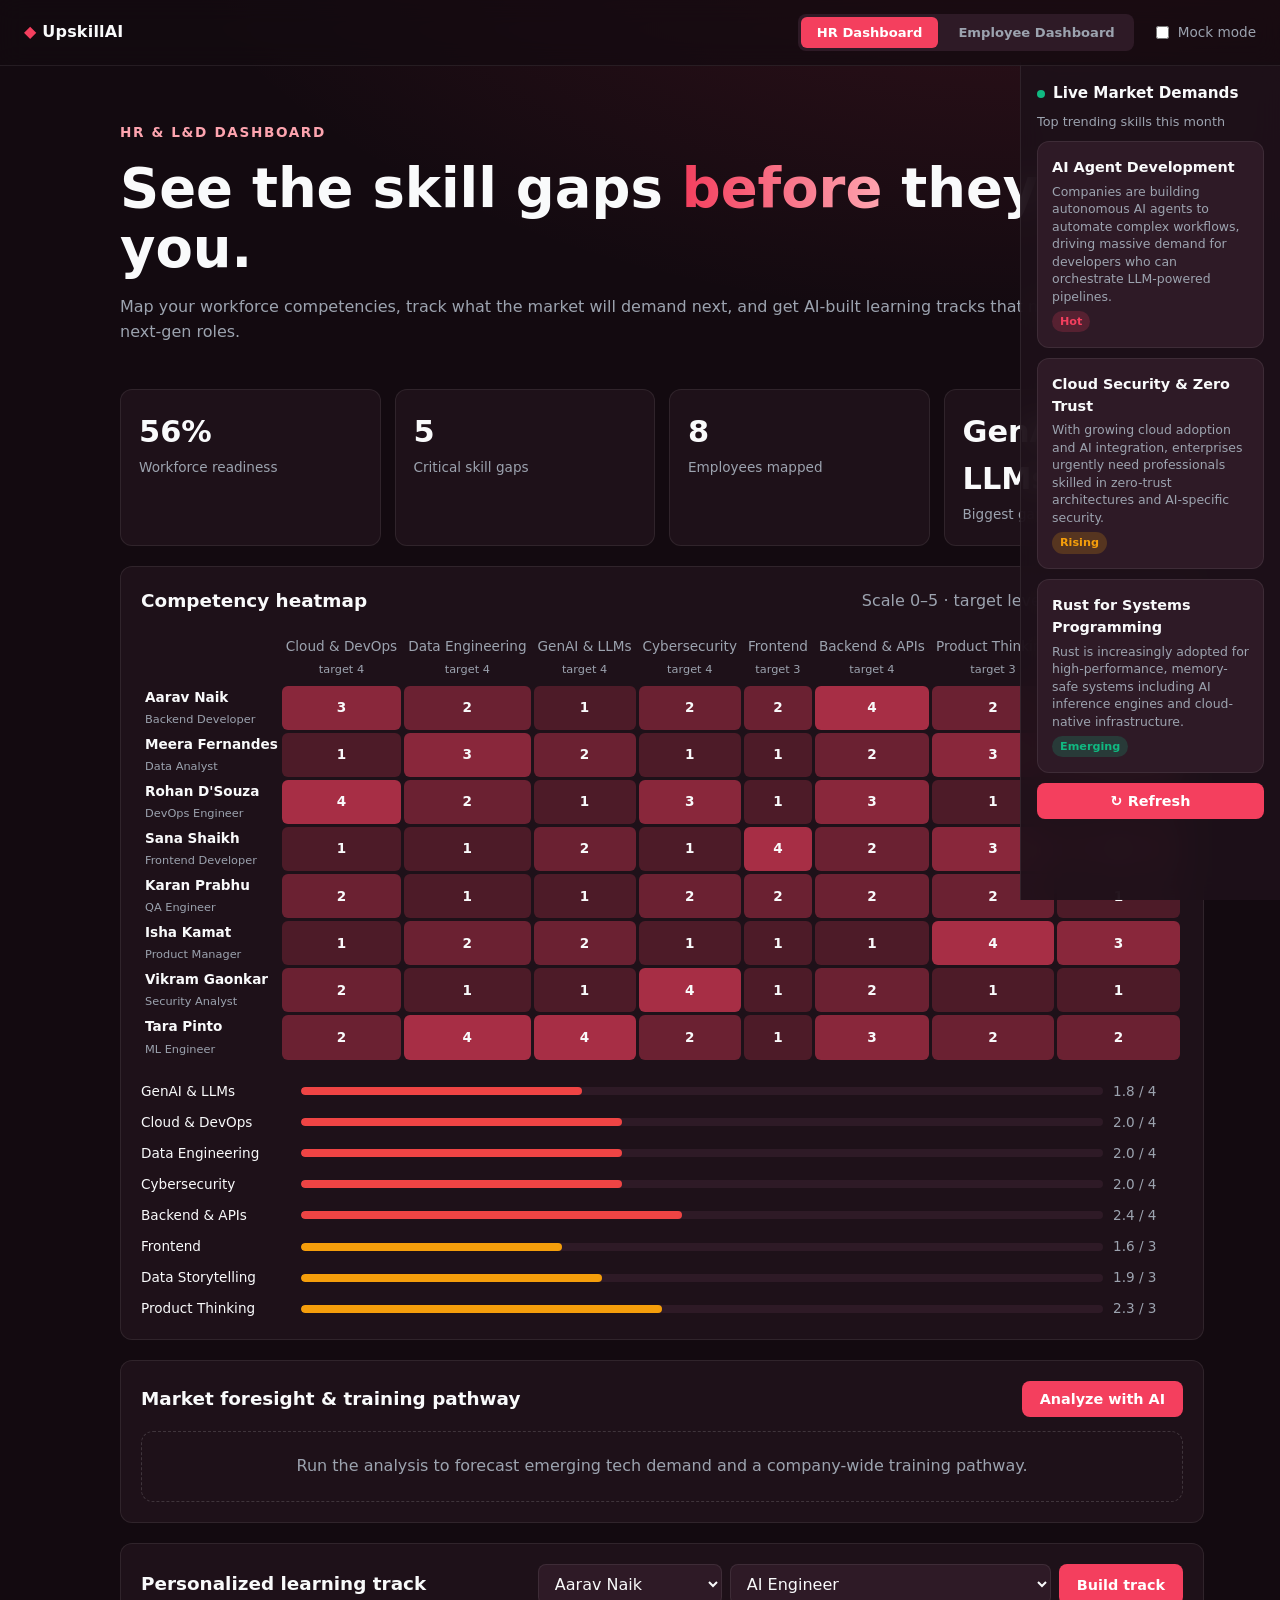
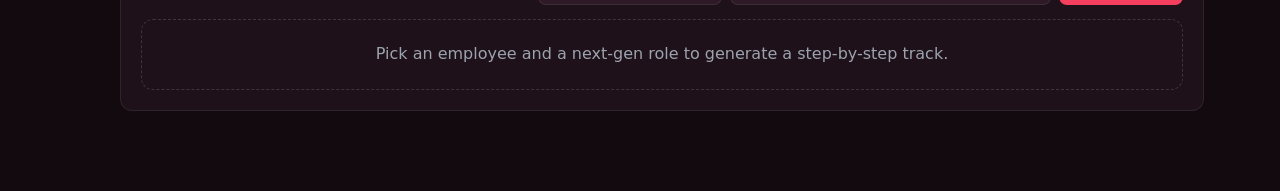
==== upskill/index.html @ 5bf0b54f "Initial commit: Base UI and AI setup~" ====
<!DOCTYPE html>
<html lang="en">
<head>
  <meta charset="UTF-8">
  <meta name="viewport" content="width=device-width, initial-scale=1">
  <title>UpskillAI · Enterprise skill-gap intelligence</title>
  <link rel="stylesheet" href="css/styles.css">
</head>
<body>
  <header class="nav">
    <div class="brand"><span class="logo">◆</span> UpskillAI</div>
    <div class="nav-right">
      <div class="tabs" role="tablist">
        <button class="tab active" data-tab="hr" role="tab" aria-selected="true">HR Dashboard</button>
        <button class="tab" data-tab="emp" role="tab" aria-selected="false">Employee Dashboard</button>
      </div>
      <label class="mock"><input type="checkbox" id="mockToggle"> Mock mode</label>
    </div>
  </header>

  <!-- ========= SIDEBAR: Live Market Demands ========= -->
  <aside class="sidebar" id="sidebar">
    <h3><span class="pulse-dot"></span> Live Market Demands</h3>
    <p class="muted" style="font-size:.8rem;margin:0 0 10px">Top trending skills this month</p>
    <div id="marketTrends" class="trends-list">
      <div class="trend-skeleton"><div class="skel-line"></div><div class="skel-line short"></div></div>
      <div class="trend-skeleton"><div class="skel-line"></div><div class="skel-line short"></div></div>
      <div class="trend-skeleton"><div class="skel-line"></div><div class="skel-line short"></div></div>
    </div>
    <button class="btn btn-sm" id="refreshTrends" style="margin-top:10px;width:100%">↻ Refresh</button>
  </aside>

  <!-- ========= HR DASHBOARD ========= -->
  <main id="hrDash" class="dash active">
    <section class="hero">
      <p class="eyebrow">HR &amp; L&amp;D Dashboard</p>
      <h1>See the skill gaps <em>before</em> they cost you.</h1>
      <p class="muted">Map your workforce competencies, track what the market will demand next, and get AI-built learning tracks that move people into next-gen roles.</p>
    </section>

    <section class="stats" id="stats" aria-label="Key metrics"></section>

    <section class="card">
      <div class="card-head"><h2>Competency heatmap</h2><span class="muted">Scale 0–5 · target level shown in header</span></div>
      <div class="scroll"><table id="heatmap"></table></div>
      <div id="gapBars" class="bars"></div>
    </section>

    <section class="card">
      <div class="card-head">
        <h2>Market foresight &amp; training pathway</h2>
        <button class="btn" id="analyzeBtn">Analyze with AI</button>
      </div>
      <div id="insights" class="empty">Run the analysis to forecast emerging tech demand and a company-wide training pathway.</div>
    </section>

    <section class="card">
      <div class="card-head">
        <h2>Personalized learning track</h2>
        <div class="row">
          <label class="sr" for="empSelect">Employee</label>
          <select id="empSelect"></select>
          <select id="roleSelect" aria-label="Target role"></select>
          <button class="btn" id="trackBtn">Build track</button>
        </div>
      </div>
      <div id="track" class="empty">Pick an employee and a next-gen role to generate a step-by-step track.</div>
    </section>
  </main>

  <!-- ========= EMPLOYEE DASHBOARD ========= -->
  <main id="empDash" class="dash">
    <section class="hero">
      <p class="eyebrow">Employee Dashboard</p>
      <h1>Your <em>upskill</em> journey starts here.</h1>
      <p class="muted">Log in, see your current skill profile, and let AI chart your personalized 4-week roadmap to the role you want.</p>
    </section>

    <!-- Employee login card -->
    <section class="card" id="empLoginCard">
      <div class="card-head"><h2>Select your profile</h2></div>
      <div class="emp-login-form">
        <label for="empLoginSelect">I am:</label>
        <select id="empLoginSelect" class="login-select"></select>
        <button class="btn" id="empLoginBtn">Log In</button>
      </div>
    </section>

    <!-- After login: employee view -->
    <section class="card" id="empProfile" style="display:none">
      <div class="card-head">
        <h2>My Skill Profile</h2>
        <button class="btn btn-ghost" id="empLogoutBtn">Switch User</button>
      </div>
      <div class="emp-profile-content">
        <div class="emp-info">
          <div class="avatar" id="empAvatar">A</div>
          <div>
            <h3 id="empName">—</h3>
            <span class="muted" id="empRole">—</span>
          </div>
        </div>
        <div id="empSkillBars" class="emp-skill-bars"></div>
      </div>
    </section>

    <section class="card" id="empRoadmapCard" style="display:none">
      <div class="card-head">
        <h2>Generate My Upskill Path</h2>
        <div class="row">
          <select id="empRoadmapRole" aria-label="Target role"></select>
          <button class="btn" id="empRoadmapBtn">🚀 Generate My Upskill Path</button>
        </div>
      </div>
      <div id="empRoadmap" class="empty">Select a target role and click the button above to get your personalized 4-week AI roadmap.</div>
    </section>
  </main>

  <div id="toasts" aria-live="polite"></div>

  <script src="config.js"></script>
  <script type="module" src="js/main.js"></script>
</body>
</html>
---- upskill/css/styles.css ----
/* Palette: "Rose Quartz Dark" (picked randomly by pick_palette.py, seed 276395191). All colors live here. */
:root{
  --bg:#130A10; --surface:#1E1119; --elevated:#2E1A26;
  --brand:#F43F5E; --brand-hover:#E11D48; --accent2:#FDA4AF;
  --success:#10B981; --warning:#F59E0B; --danger:#EF4444;
  --text:#F9FAFB; --muted:#9CA3AF;
  --border:1px solid rgba(255,255,255,.08);
  --r-card:12px; --r-btn:8px; --t:all .2s ease;
  --font:'Inter',system-ui,sans-serif;
  --sidebar-w:260px;
}
*{box-sizing:border-box}
body{margin:0;background:radial-gradient(900px 500px at 80% -10%,rgba(244,63,94,.16),transparent),var(--bg);color:var(--text);font-family:var(--font);line-height:1.55}

/* Layout with sidebar */
main.dash{max-width:1080px;margin:0 auto;padding:0 20px 80px;padding-right:calc(var(--sidebar-w) + 40px);display:none;gap:20px}
main.dash.active{display:grid}

/* ========= NAVBAR ========= */
.nav{position:sticky;top:0;z-index:5;display:flex;justify-content:space-between;align-items:center;padding:14px 24px;background:rgba(19,10,16,.7);backdrop-filter:blur(12px);border-bottom:var(--border)}
.brand{font-weight:700;letter-spacing:.2px}.logo{color:var(--brand)}
.nav-right{display:flex;align-items:center;gap:18px}
.mock{font-size:.85rem;color:var(--muted);display:flex;gap:6px;align-items:center;cursor:pointer}

/* ========= TABS ========= */
.tabs{display:flex;gap:4px;background:var(--elevated);border-radius:var(--r-btn);padding:3px}
.tab{background:none;border:0;color:var(--muted);font:600 .82rem var(--font);padding:8px 16px;border-radius:6px;cursor:pointer;transition:var(--t);white-space:nowrap}
.tab.active{background:var(--brand);color:#fff}
.tab:hover:not(.active){color:var(--text);background:rgba(255,255,255,.06)}

/* ========= SIDEBAR ========= */
.sidebar{position:fixed;top:62px;right:0;width:var(--sidebar-w);height:calc(100vh - 62px);padding:20px 16px;background:rgba(30,17,25,.92);backdrop-filter:blur(14px);border-left:var(--border);overflow-y:auto;z-index:4}
.sidebar h3{font-size:.95rem;margin:0 0 6px;display:flex;align-items:center;gap:8px}
.pulse-dot{width:8px;height:8px;border-radius:50%;background:var(--success);animation:pulse-glow 2s ease-in-out infinite}
@keyframes pulse-glow{0%,100%{box-shadow:0 0 4px var(--success)}50%{box-shadow:0 0 12px var(--success),0 0 20px rgba(16,185,129,.4)}}

.trends-list{display:grid;gap:10px}
.trend-card{background:var(--elevated);border:var(--border);border-radius:var(--r-card);padding:14px;animation:rise .5s ease both}
.trend-card h4{margin:0 0 4px;font-size:.9rem;color:var(--text)}
.trend-card p{margin:0;font-size:.78rem;color:var(--muted);line-height:1.4}
.trend-card .trend-demand{display:inline-block;font-size:.7rem;font-weight:600;padding:2px 8px;border-radius:99px;margin-top:6px}
.trend-card .trend-demand.hot{background:rgba(244,63,94,.2);color:var(--brand)}
.trend-card .trend-demand.rising{background:rgba(245,158,11,.2);color:var(--warning)}
.trend-card .trend-demand.emerging{background:rgba(16,185,129,.2);color:var(--success)}

/* skeleton loading */
.trend-skeleton{background:var(--elevated);border-radius:var(--r-card);padding:14px}
.skel-line{height:12px;border-radius:4px;background:linear-gradient(90deg,rgba(255,255,255,.05) 25%,rgba(255,255,255,.1) 50%,rgba(255,255,255,.05) 75%);background-size:200% 100%;animation:shimmer 1.5s infinite;margin-bottom:8px}
.skel-line.short{width:60%}
@keyframes shimmer{0%{background-position:200% 0}100%{background-position:-200% 0}}

.btn-sm{font-size:.78rem;padding:6px 12px}

/* ========= HERO ========= */
.hero{padding:56px 0 8px}
.eyebrow{color:var(--accent2);font-weight:600;font-size:.85rem;text-transform:uppercase;letter-spacing:.12em;margin:0}
h1{font-size:clamp(2rem,5vw,3.4rem);line-height:1.1;margin:.3em 0}
h1 em{font-style:normal;background:linear-gradient(90deg,var(--brand),var(--accent2));-webkit-background-clip:text;background-clip:text;color:transparent}
h2{font-size:1.15rem;margin:0}h3{margin:.2em 0;font-size:1rem}
.muted{color:var(--muted)}

/* ========= STATS ========= */
.stats{display:grid;grid-template-columns:repeat(auto-fit,minmax(200px,1fr));gap:14px}
.stat{background:var(--surface);border:var(--border);border-radius:var(--r-card);padding:18px}
.stat b{display:block;font-size:1.9rem}.stat span{color:var(--muted);font-size:.85rem}

/* ========= CARDS ========= */
.card{background:var(--surface);border:var(--border);border-radius:var(--r-card);padding:20px;backdrop-filter:blur(12px)}
.card-head{display:flex;flex-wrap:wrap;gap:12px;justify-content:space-between;align-items:center;margin-bottom:14px}
.row{display:flex;flex-wrap:wrap;gap:8px}
.btn{background:var(--brand);color:#fff;border:0;border-radius:var(--r-btn);padding:10px 18px;font:600 .9rem var(--font);cursor:pointer;transition:var(--t)}
.btn:hover{background:var(--brand-hover)}.btn:disabled{opacity:.6;cursor:wait}
.btn-ghost{background:transparent;border:var(--border);color:var(--muted)}.btn-ghost:hover{background:rgba(255,255,255,.06);color:var(--text)}
select{background:var(--elevated);color:var(--text);border:var(--border);border-radius:var(--r-btn);padding:9px 12px;font:inherit}
:focus-visible{outline:2px solid var(--accent2);outline-offset:2px}
.sr{position:absolute;left:-9999px}
.scroll{overflow-x:auto}

/* ========= HEATMAP ========= */
table{border-collapse:separate;border-spacing:3px;width:100%;font-size:.85rem}
th{color:var(--muted);font-weight:500;text-align:center;padding:4px;white-space:nowrap}
th:first-child,td:first-child{text-align:left;white-space:nowrap}
td.cell{text-align:center;border-radius:6px;padding:8px 4px;font-weight:600;min-width:52px}

/* ========= GAP BARS ========= */
.bars{display:grid;gap:10px;margin-top:18px}
.bar{display:grid;grid-template-columns:150px 1fr 70px;gap:10px;align-items:center;font-size:.85rem}
.track{height:8px;background:var(--elevated);border-radius:99px;overflow:hidden}
.fill{height:100%;border-radius:99px;transition:width .8s ease}

/* ========= GRID TILES ========= */
.grid{display:grid;grid-template-columns:repeat(auto-fit,minmax(260px,1fr));gap:12px;margin-top:12px}
.tile{background:var(--elevated);border:var(--border);border-radius:var(--r-card);padding:14px;animation:rise .5s ease both}
.tag{display:inline-block;font-size:.72rem;font-weight:600;padding:2px 8px;border-radius:99px;background:rgba(244,63,94,.18);color:var(--accent2)}
.tag.ok{background:rgba(16,185,129,.18);color:var(--success)}.tag.warn{background:rgba(245,158,11,.18);color:var(--warning)}
ol.steps{padding-left:18px;margin:8px 0 0}.steps li{margin:4px 0;color:var(--muted)}
.empty{color:var(--muted);border:1px dashed rgba(255,255,255,.15);border-radius:var(--r-card);padding:22px;text-align:center}

/* ========= SPINNER & TOASTS ========= */
.spin{display:inline-block;width:14px;height:14px;border:2px solid rgba(255,255,255,.4);border-top-color:#fff;border-radius:50%;animation:sp .7s linear infinite;vertical-align:-2px;margin-right:8px}
#toasts{position:fixed;right:16px;bottom:16px;display:grid;gap:8px;z-index:20}
.toast{background:var(--elevated);border:var(--border);border-left:4px solid var(--success);border-radius:var(--r-btn);padding:12px 16px;max-width:340px;animation:rise .3s ease}
.toast.err{border-left-color:var(--danger)}

/* ========= EMPLOYEE DASHBOARD ========= */
.emp-login-form{display:flex;flex-wrap:wrap;align-items:center;gap:12px;padding:8px 0}
.emp-login-form label{font-weight:600;font-size:.95rem}
.login-select{min-width:240px;font-size:.95rem}
.emp-profile-content{display:grid;gap:16px}
.emp-info{display:flex;align-items:center;gap:16px;padding:4px 0}
.avatar{width:56px;height:56px;border-radius:50%;background:linear-gradient(135deg,var(--brand),var(--accent2));display:flex;align-items:center;justify-content:center;font-size:1.4rem;font-weight:700;flex-shrink:0}
.emp-skill-bars{display:grid;gap:8px}
.emp-skill-bar{display:grid;grid-template-columns:140px 1fr 40px;gap:10px;align-items:center;font-size:.85rem}
.emp-skill-bar .track{height:10px;background:var(--elevated);border-radius:99px;overflow:hidden}
.emp-skill-bar .fill{height:100%;border-radius:99px;transition:width .8s ease}

/* ========= ROADMAP WEEK CARDS ========= */
.roadmap-grid{display:grid;grid-template-columns:repeat(auto-fit,minmax(240px,1fr));gap:14px;margin-top:12px}
.week-card{background:var(--elevated);border:var(--border);border-radius:var(--r-card);padding:18px;position:relative;overflow:hidden;animation:rise .5s ease both}
.week-card::before{content:'';position:absolute;top:0;left:0;width:4px;height:100%;background:var(--brand);border-radius:4px 0 0 4px}
.week-card .week-num{font-size:.7rem;font-weight:700;text-transform:uppercase;letter-spacing:.12em;color:var(--brand);margin-bottom:6px}
.week-card h4{margin:0 0 6px;font-size:1rem;color:var(--text)}
.week-card .action-item{color:var(--muted);font-size:.85rem;line-height:1.5;margin:0}
.week-card:nth-child(1){animation-delay:.05s}.week-card:nth-child(2){animation-delay:.15s}.week-card:nth-child(3){animation-delay:.25s}.week-card:nth-child(4){animation-delay:.35s}

/* ========= ANIMATIONS ========= */
@keyframes rise{from{opacity:0;transform:translateY(10px)}to{opacity:1;transform:none}}
@keyframes sp{to{transform:rotate(360deg)}}

/* ========= RESPONSIVE ========= */
@media(max-width:900px){
  .sidebar{position:relative;top:auto;right:auto;width:100%;height:auto;border-left:none;border-bottom:var(--border)}
  main.dash{padding-right:20px}
}
@media(max-width:600px){
  .bar{grid-template-columns:100px 1fr 54px}
  .emp-skill-bar{grid-template-columns:100px 1fr 34px}
  .tabs{flex-wrap:nowrap;overflow-x:auto}
  .nav{flex-wrap:wrap;gap:10px}
  .nav-right{width:100%;justify-content:space-between}
}
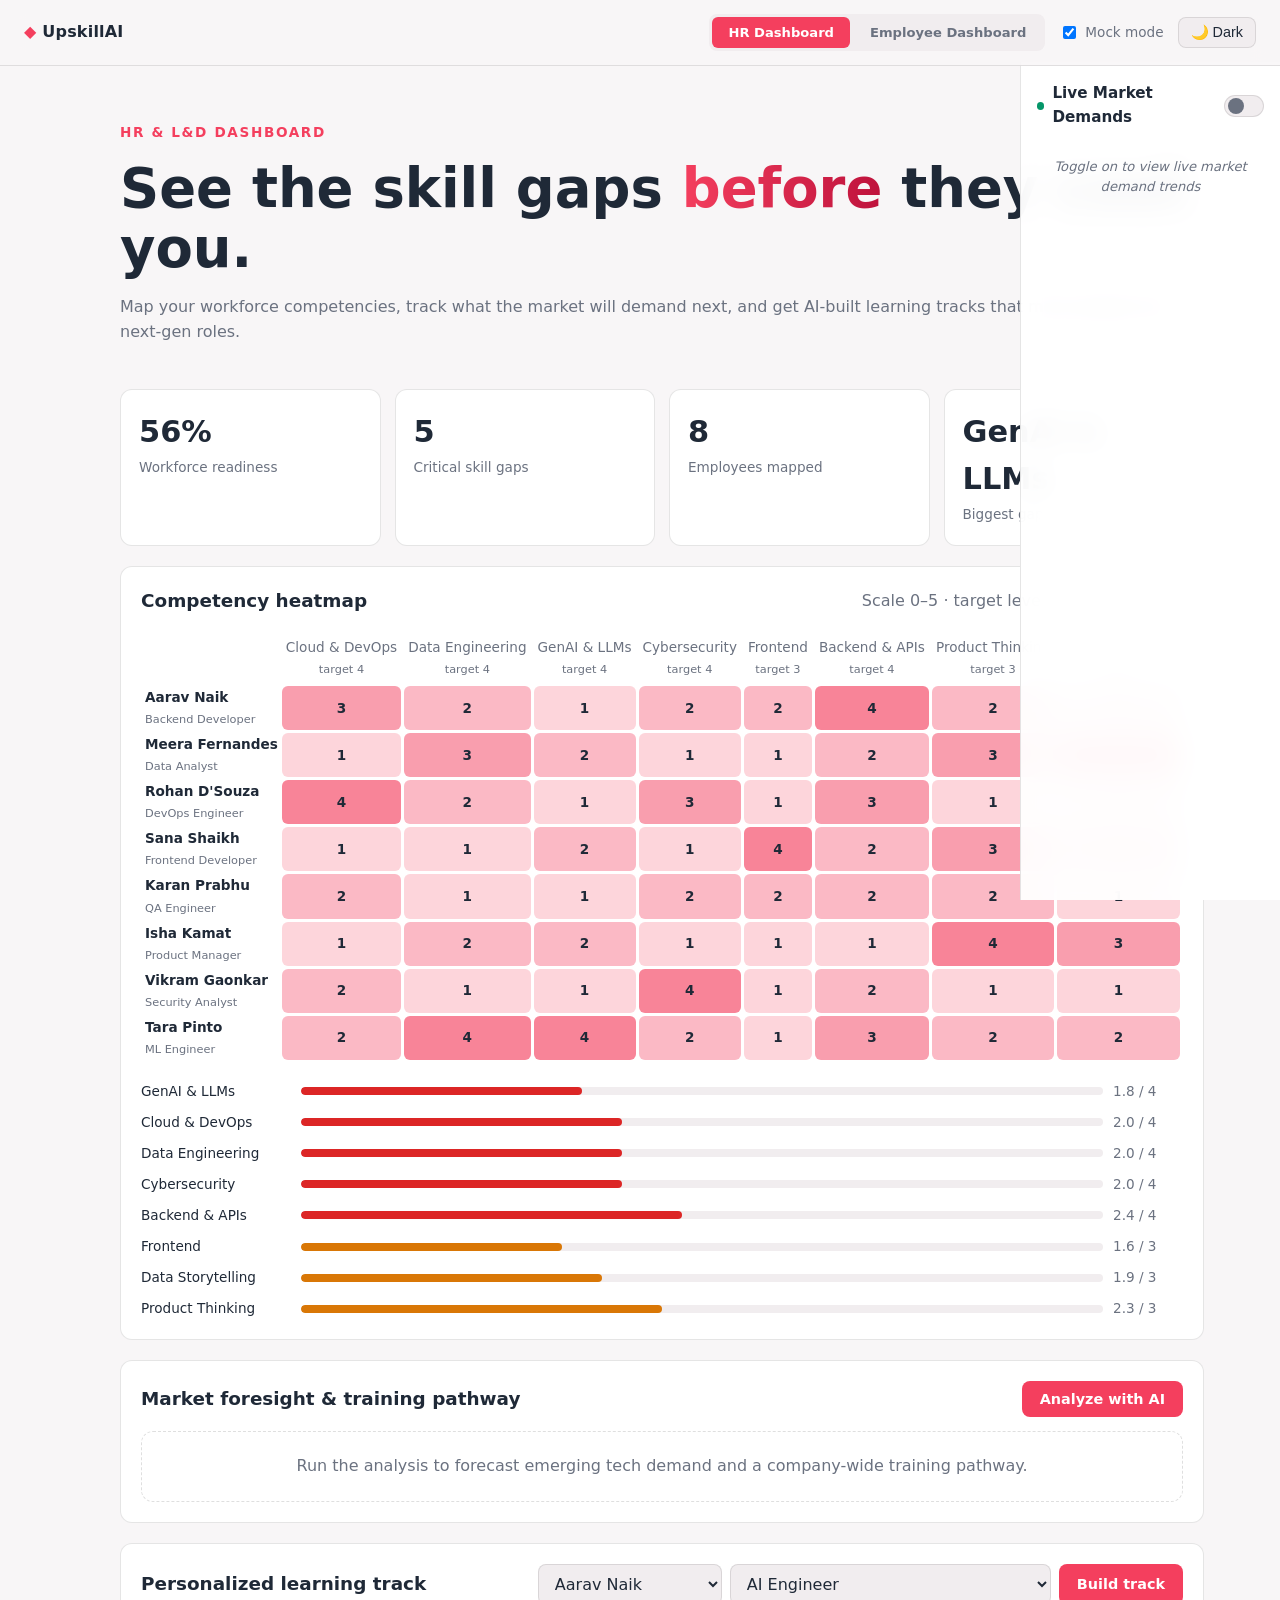
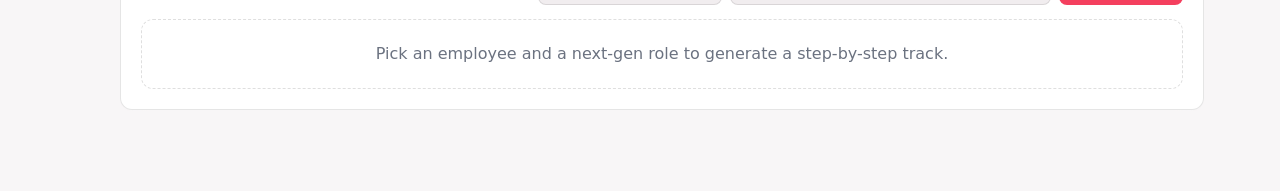
==== commit 05e921d0: "Modes Toggle" ====
--- a/upskill/index.html
+++ b/upskill/index.html
@@ -14,20 +14,30 @@
         <button class="tab active" data-tab="hr" role="tab" aria-selected="true">HR Dashboard</button>
         <button class="tab" data-tab="emp" role="tab" aria-selected="false">Employee Dashboard</button>
       </div>
-      <label class="mock"><input type="checkbox" id="mockToggle"> Mock mode</label>
+      <label class="nav-toggle"><input type="checkbox" id="mockToggle" checked> Mock mode</label>
+      <button class="theme-btn" id="themeToggle" title="Toggle dark mode">🌙 Dark</button>
     </div>
   </header>
 
   <!-- ========= SIDEBAR: Live Market Demands ========= -->
   <aside class="sidebar" id="sidebar">
-    <h3><span class="pulse-dot"></span> Live Market Demands</h3>
-    <p class="muted" style="font-size:.8rem;margin:0 0 10px">Top trending skills this month</p>
-    <div id="marketTrends" class="trends-list">
-      <div class="trend-skeleton"><div class="skel-line"></div><div class="skel-line short"></div></div>
-      <div class="trend-skeleton"><div class="skel-line"></div><div class="skel-line short"></div></div>
-      <div class="trend-skeleton"><div class="skel-line"></div><div class="skel-line short"></div></div>
+    <div class="sidebar-toggle-row">
+      <h3><span class="pulse-dot"></span> Live Market Demands</h3>
+      <label class="toggle-switch" title="Toggle market trends">
+        <input type="checkbox" id="trendsToggle">
+        <span class="toggle-slider"></span>
+      </label>
     </div>
-    <button class="btn btn-sm" id="refreshTrends" style="margin-top:10px;width:100%">↻ Refresh</button>
+    <div class="sidebar-content" id="sidebarContent" style="display:none">
+      <p class="muted" style="font-size:.8rem;margin:0 0 10px">Top trending skills this month</p>
+      <div id="marketTrends" class="trends-list">
+        <div class="trend-skeleton"><div class="skel-line"></div><div class="skel-line short"></div></div>
+        <div class="trend-skeleton"><div class="skel-line"></div><div class="skel-line short"></div></div>
+        <div class="trend-skeleton"><div class="skel-line"></div><div class="skel-line short"></div></div>
+      </div>
+      <button class="btn btn-sm" id="refreshTrends" style="margin-top:10px;width:100%">↻ Refresh</button>
+    </div>
+    <div class="sidebar-off-msg" id="sidebarOff">Toggle on to view live market demand trends</div>
   </aside>
 
   <!-- ========= HR DASHBOARD ========= -->
--- a/upskill/css/styles.css
+++ b/upskill/css/styles.css
@@ -1,36 +1,96 @@
-/* Palette: "Rose Quartz Dark" (picked randomly by pick_palette.py, seed 276395191). All colors live here. */
+/* UpskillAI — Light mode (default) + Dark mode toggle. All colors as CSS vars. */
+
+/* ========= LIGHT MODE (DEFAULT) ========= */
 :root{
+  --bg:#F8F6F7; --surface:#FFFFFF; --elevated:#F1EDEF;
+  --brand:#F43F5E; --brand-hover:#E11D48; --accent2:#BE123C;
+  --success:#059669; --warning:#D97706; --danger:#DC2626;
+  --text:#1F2937; --muted:#6B7280;
+  --border:1px solid rgba(0,0,0,.1);
+  --glass-bg:rgba(255,255,255,.85);
+  --nav-bg:rgba(248,246,247,.85);
+  --sidebar-bg:rgba(255,255,255,.95);
+  --heat-color:244,63,94;
+  --tag-brand-bg:rgba(244,63,94,.1);
+  --tag-ok-bg:rgba(5,150,105,.1);
+  --tag-warn-bg:rgba(217,119,6,.1);
+  --trend-hot-bg:rgba(244,63,94,.1);
+  --trend-rising-bg:rgba(217,119,6,.1);
+  --trend-emerging-bg:rgba(5,150,105,.1);
+  --spin-border:rgba(0,0,0,.2);
+  --spin-top:#1F2937;
+  --skel-from:rgba(0,0,0,.04);
+  --skel-mid:rgba(0,0,0,.08);
+  --r-card:12px; --r-btn:8px; --t:all .2s ease;
+  --font:'Inter',system-ui,sans-serif;
+  --sidebar-w:260px;
+}
+
+/* ========= DARK MODE ========= */
+body.dark{
   --bg:#130A10; --surface:#1E1119; --elevated:#2E1A26;
   --brand:#F43F5E; --brand-hover:#E11D48; --accent2:#FDA4AF;
   --success:#10B981; --warning:#F59E0B; --danger:#EF4444;
   --text:#F9FAFB; --muted:#9CA3AF;
   --border:1px solid rgba(255,255,255,.08);
-  --r-card:12px; --r-btn:8px; --t:all .2s ease;
-  --font:'Inter',system-ui,sans-serif;
-  --sidebar-w:260px;
-}
+  --glass-bg:rgba(19,10,16,.7);
+  --nav-bg:rgba(19,10,16,.7);
+  --sidebar-bg:rgba(30,17,25,.92);
+  --heat-color:244,63,94;
+  --tag-brand-bg:rgba(244,63,94,.18);
+  --tag-ok-bg:rgba(16,185,129,.18);
+  --tag-warn-bg:rgba(245,158,11,.18);
+  --trend-hot-bg:rgba(244,63,94,.2);
+  --trend-rising-bg:rgba(245,158,11,.2);
+  --trend-emerging-bg:rgba(16,185,129,.2);
+  --spin-border:rgba(255,255,255,.4);
+  --spin-top:#fff;
+  --skel-from:rgba(255,255,255,.05);
+  --skel-mid:rgba(255,255,255,.1);
+}
+
 *{box-sizing:border-box}
-body{margin:0;background:radial-gradient(900px 500px at 80% -10%,rgba(244,63,94,.16),transparent),var(--bg);color:var(--text);font-family:var(--font);line-height:1.55}
+body{margin:0;background:var(--bg);color:var(--text);font-family:var(--font);line-height:1.55;transition:background .3s ease,color .3s ease}
+body.dark{background:radial-gradient(900px 500px at 80% -10%,rgba(244,63,94,.16),transparent),var(--bg)}
 
 /* Layout with sidebar */
 main.dash{max-width:1080px;margin:0 auto;padding:0 20px 80px;padding-right:calc(var(--sidebar-w) + 40px);display:none;gap:20px}
 main.dash.active{display:grid}
 
 /* ========= NAVBAR ========= */
-.nav{position:sticky;top:0;z-index:5;display:flex;justify-content:space-between;align-items:center;padding:14px 24px;background:rgba(19,10,16,.7);backdrop-filter:blur(12px);border-bottom:var(--border)}
+.nav{position:sticky;top:0;z-index:5;display:flex;justify-content:space-between;align-items:center;padding:14px 24px;background:var(--nav-bg);backdrop-filter:blur(12px);border-bottom:var(--border)}
 .brand{font-weight:700;letter-spacing:.2px}.logo{color:var(--brand)}
-.nav-right{display:flex;align-items:center;gap:18px}
-.mock{font-size:.85rem;color:var(--muted);display:flex;gap:6px;align-items:center;cursor:pointer}
+.nav-right{display:flex;align-items:center;gap:14px}
+.nav-toggle{font-size:.85rem;color:var(--muted);display:flex;gap:6px;align-items:center;cursor:pointer}
+
+/* ========= THEME TOGGLE BUTTON ========= */
+.theme-btn{background:var(--elevated);border:var(--border);border-radius:var(--r-btn);padding:7px 12px;font-size:.9rem;cursor:pointer;transition:var(--t);color:var(--text);display:flex;align-items:center;gap:5px;line-height:1}
+.theme-btn:hover{background:var(--brand);color:#fff}
 
 /* ========= TABS ========= */
 .tabs{display:flex;gap:4px;background:var(--elevated);border-radius:var(--r-btn);padding:3px}
 .tab{background:none;border:0;color:var(--muted);font:600 .82rem var(--font);padding:8px 16px;border-radius:6px;cursor:pointer;transition:var(--t);white-space:nowrap}
 .tab.active{background:var(--brand);color:#fff}
-.tab:hover:not(.active){color:var(--text);background:rgba(255,255,255,.06)}
+.tab:hover:not(.active){color:var(--text);background:rgba(128,128,128,.1)}
 
 /* ========= SIDEBAR ========= */
-.sidebar{position:fixed;top:62px;right:0;width:var(--sidebar-w);height:calc(100vh - 62px);padding:20px 16px;background:rgba(30,17,25,.92);backdrop-filter:blur(14px);border-left:var(--border);overflow-y:auto;z-index:4}
+.sidebar{position:fixed;top:62px;right:0;width:var(--sidebar-w);height:calc(100vh - 62px);padding:20px 16px;background:var(--sidebar-bg);backdrop-filter:blur(14px);border-left:var(--border);overflow-y:auto;z-index:4}
+.sidebar.collapsed .sidebar-content{display:none}
 .sidebar h3{font-size:.95rem;margin:0 0 6px;display:flex;align-items:center;gap:8px}
+.sidebar-toggle-row{display:flex;align-items:center;justify-content:space-between;margin-bottom:12px}
+.sidebar-toggle-row h3{margin:0}
+
+/* Toggle switch */
+.toggle-switch{position:relative;width:40px;height:22px;flex-shrink:0}
+.toggle-switch input{opacity:0;width:0;height:0}
+.toggle-slider{position:absolute;cursor:pointer;top:0;left:0;right:0;bottom:0;background:var(--elevated);border:var(--border);border-radius:22px;transition:var(--t)}
+.toggle-slider::before{content:'';position:absolute;height:16px;width:16px;left:3px;bottom:2px;background:var(--muted);border-radius:50%;transition:var(--t)}
+.toggle-switch input:checked+.toggle-slider{background:var(--brand)}
+.toggle-switch input:checked+.toggle-slider::before{transform:translateX(18px);background:#fff}
+
+.sidebar-content{}
+.sidebar-off-msg{color:var(--muted);font-size:.82rem;text-align:center;padding:16px 0;font-style:italic}
+
 .pulse-dot{width:8px;height:8px;border-radius:50%;background:var(--success);animation:pulse-glow 2s ease-in-out infinite}
 @keyframes pulse-glow{0%,100%{box-shadow:0 0 4px var(--success)}50%{box-shadow:0 0 12px var(--success),0 0 20px rgba(16,185,129,.4)}}
 
@@ -39,13 +99,13 @@
 .trend-card h4{margin:0 0 4px;font-size:.9rem;color:var(--text)}
 .trend-card p{margin:0;font-size:.78rem;color:var(--muted);line-height:1.4}
 .trend-card .trend-demand{display:inline-block;font-size:.7rem;font-weight:600;padding:2px 8px;border-radius:99px;margin-top:6px}
-.trend-card .trend-demand.hot{background:rgba(244,63,94,.2);color:var(--brand)}
-.trend-card .trend-demand.rising{background:rgba(245,158,11,.2);color:var(--warning)}
-.trend-card .trend-demand.emerging{background:rgba(16,185,129,.2);color:var(--success)}
+.trend-card .trend-demand.hot{background:var(--trend-hot-bg);color:var(--brand)}
+.trend-card .trend-demand.rising{background:var(--trend-rising-bg);color:var(--warning)}
+.trend-card .trend-demand.emerging{background:var(--trend-emerging-bg);color:var(--success)}
 
 /* skeleton loading */
 .trend-skeleton{background:var(--elevated);border-radius:var(--r-card);padding:14px}
-.skel-line{height:12px;border-radius:4px;background:linear-gradient(90deg,rgba(255,255,255,.05) 25%,rgba(255,255,255,.1) 50%,rgba(255,255,255,.05) 75%);background-size:200% 100%;animation:shimmer 1.5s infinite;margin-bottom:8px}
+.skel-line{height:12px;border-radius:4px;background:linear-gradient(90deg,var(--skel-from) 25%,var(--skel-mid) 50%,var(--skel-from) 75%);background-size:200% 100%;animation:shimmer 1.5s infinite;margin-bottom:8px}
 .skel-line.short{width:60%}
 @keyframes shimmer{0%{background-position:200% 0}100%{background-position:-200% 0}}
 
@@ -53,7 +113,8 @@
 
 /* ========= HERO ========= */
 .hero{padding:56px 0 8px}
-.eyebrow{color:var(--accent2);font-weight:600;font-size:.85rem;text-transform:uppercase;letter-spacing:.12em;margin:0}
+.eyebrow{color:var(--brand);font-weight:600;font-size:.85rem;text-transform:uppercase;letter-spacing:.12em;margin:0}
+body.dark .eyebrow{color:var(--accent2)}
 h1{font-size:clamp(2rem,5vw,3.4rem);line-height:1.1;margin:.3em 0}
 h1 em{font-style:normal;background:linear-gradient(90deg,var(--brand),var(--accent2));-webkit-background-clip:text;background-clip:text;color:transparent}
 h2{font-size:1.15rem;margin:0}h3{margin:.2em 0;font-size:1rem}
@@ -70,9 +131,9 @@
 .row{display:flex;flex-wrap:wrap;gap:8px}
 .btn{background:var(--brand);color:#fff;border:0;border-radius:var(--r-btn);padding:10px 18px;font:600 .9rem var(--font);cursor:pointer;transition:var(--t)}
 .btn:hover{background:var(--brand-hover)}.btn:disabled{opacity:.6;cursor:wait}
-.btn-ghost{background:transparent;border:var(--border);color:var(--muted)}.btn-ghost:hover{background:rgba(255,255,255,.06);color:var(--text)}
+.btn-ghost{background:transparent;border:var(--border);color:var(--muted)}.btn-ghost:hover{background:rgba(128,128,128,.1);color:var(--text)}
 select{background:var(--elevated);color:var(--text);border:var(--border);border-radius:var(--r-btn);padding:9px 12px;font:inherit}
-:focus-visible{outline:2px solid var(--accent2);outline-offset:2px}
+:focus-visible{outline:2px solid var(--brand);outline-offset:2px}
 .sr{position:absolute;left:-9999px}
 .scroll{overflow-x:auto}
 
@@ -91,15 +152,17 @@
 /* ========= GRID TILES ========= */
 .grid{display:grid;grid-template-columns:repeat(auto-fit,minmax(260px,1fr));gap:12px;margin-top:12px}
 .tile{background:var(--elevated);border:var(--border);border-radius:var(--r-card);padding:14px;animation:rise .5s ease both}
-.tag{display:inline-block;font-size:.72rem;font-weight:600;padding:2px 8px;border-radius:99px;background:rgba(244,63,94,.18);color:var(--accent2)}
-.tag.ok{background:rgba(16,185,129,.18);color:var(--success)}.tag.warn{background:rgba(245,158,11,.18);color:var(--warning)}
+.tag{display:inline-block;font-size:.72rem;font-weight:600;padding:2px 8px;border-radius:99px;background:var(--tag-brand-bg);color:var(--brand)}
+body.dark .tag{color:var(--accent2)}
+.tag.ok{background:var(--tag-ok-bg);color:var(--success)}.tag.warn{background:var(--tag-warn-bg);color:var(--warning)}
 ol.steps{padding-left:18px;margin:8px 0 0}.steps li{margin:4px 0;color:var(--muted)}
-.empty{color:var(--muted);border:1px dashed rgba(255,255,255,.15);border-radius:var(--r-card);padding:22px;text-align:center}
+.empty{color:var(--muted);border:1px dashed rgba(128,128,128,.25);border-radius:var(--r-card);padding:22px;text-align:center}
 
 /* ========= SPINNER & TOASTS ========= */
-.spin{display:inline-block;width:14px;height:14px;border:2px solid rgba(255,255,255,.4);border-top-color:#fff;border-radius:50%;animation:sp .7s linear infinite;vertical-align:-2px;margin-right:8px}
+.spin{display:inline-block;width:14px;height:14px;border:2px solid var(--spin-border);border-top-color:var(--spin-top);border-radius:50%;animation:sp .7s linear infinite;vertical-align:-2px;margin-right:8px}
 #toasts{position:fixed;right:16px;bottom:16px;display:grid;gap:8px;z-index:20}
-.toast{background:var(--elevated);border:var(--border);border-left:4px solid var(--success);border-radius:var(--r-btn);padding:12px 16px;max-width:340px;animation:rise .3s ease}
+.toast{background:var(--surface);border:var(--border);border-left:4px solid var(--success);border-radius:var(--r-btn);padding:12px 16px;max-width:340px;animation:rise .3s ease;box-shadow:0 4px 12px rgba(0,0,0,.1)}
+body.dark .toast{background:var(--elevated);box-shadow:none}
 .toast.err{border-left-color:var(--danger)}
 
 /* ========= EMPLOYEE DASHBOARD ========= */
@@ -108,7 +171,7 @@
 .login-select{min-width:240px;font-size:.95rem}
 .emp-profile-content{display:grid;gap:16px}
 .emp-info{display:flex;align-items:center;gap:16px;padding:4px 0}
-.avatar{width:56px;height:56px;border-radius:50%;background:linear-gradient(135deg,var(--brand),var(--accent2));display:flex;align-items:center;justify-content:center;font-size:1.4rem;font-weight:700;flex-shrink:0}
+.avatar{width:56px;height:56px;border-radius:50%;background:linear-gradient(135deg,var(--brand),var(--accent2));display:flex;align-items:center;justify-content:center;font-size:1.4rem;font-weight:700;flex-shrink:0;color:#fff}
 .emp-skill-bars{display:grid;gap:8px}
 .emp-skill-bar{display:grid;grid-template-columns:140px 1fr 40px;gap:10px;align-items:center;font-size:.85rem}
 .emp-skill-bar .track{height:10px;background:var(--elevated);border-radius:99px;overflow:hidden}
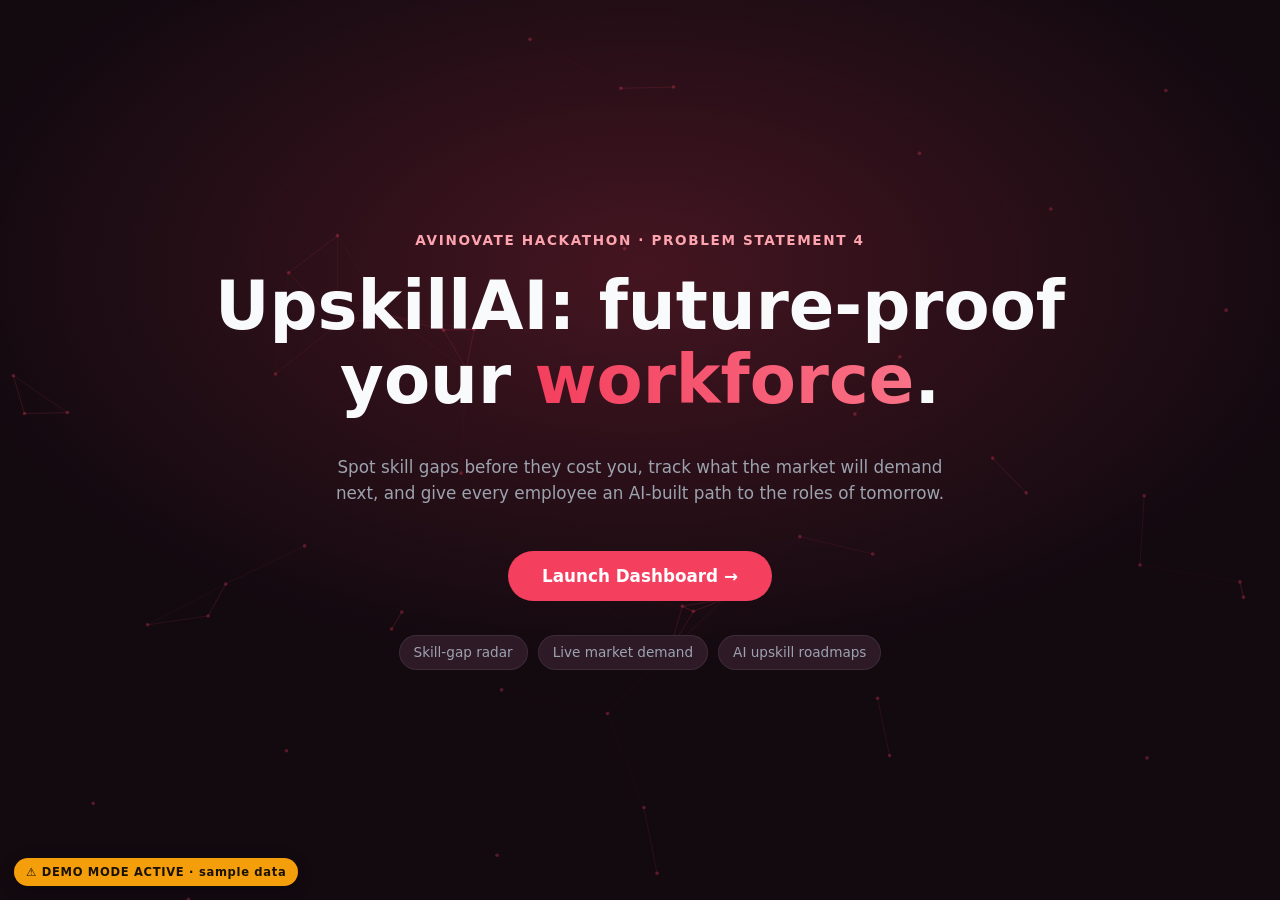
==== commit 111818ee: "v6" ====
--- a/upskill/index.html
+++ b/upskill/index.html
@@ -6,39 +6,49 @@
   <title>UpskillAI · Enterprise skill-gap intelligence</title>
   <link rel="stylesheet" href="css/styles.css">
 </head>
-<body>
+<body class="landing">
+  <canvas id="fx" aria-hidden="true"></canvas>
+
+  <!-- ========= SCREEN 1: LANDING ========= -->
+  <section id="landing">
+    <p class="eyebrow">Avinovate Hackathon · Problem Statement 4</p>
+    <h1>UpskillAI: future-proof your <em>workforce</em>.</h1>
+    <p class="muted">Spot skill gaps before they cost you, track what the market will demand next, and give every employee an AI-built path to the roles of tomorrow.</p>
+    <button class="btn btn-glow" id="launchBtn">Launch Dashboard →</button>
+    <div class="pills"><span>Skill-gap radar</span><span>Live market demand</span><span>AI upskill roadmaps</span></div>
+  </section>
+
+  <div id="demoBadge" role="status">⚠ DEMO MODE ACTIVE · sample data</div>
   <header class="nav">
-    <div class="brand"><span class="logo">◆</span> UpskillAI</div>
+    <div class="brand" id="brandHome" role="button" tabindex="0" title="Back to start"><span class="logo">◆</span> UpskillAI</div>
     <div class="nav-right">
       <div class="tabs" role="tablist">
         <button class="tab active" data-tab="hr" role="tab" aria-selected="true">HR Dashboard</button>
         <button class="tab" data-tab="emp" role="tab" aria-selected="false">Employee Dashboard</button>
       </div>
+      <button class="demand-btn" id="trendsBtn" aria-expanded="false" aria-controls="sidebar"><span class="pulse-dot"></span> Live Market Demand</button>
       <label class="nav-toggle"><input type="checkbox" id="mockToggle" checked> Mock mode</label>
       <button class="theme-btn" id="themeToggle" title="Toggle dark mode">🌙 Dark</button>
     </div>
   </header>
 
-  <!-- ========= SIDEBAR: Live Market Demands ========= -->
-  <aside class="sidebar" id="sidebar">
+  <!-- ========= SLIDE-IN DRAWER: Live Market Demand ========= -->
+  <aside class="sidebar" id="sidebar" aria-label="Live Market Demand">
     <div class="sidebar-toggle-row">
-      <h3><span class="pulse-dot"></span> Live Market Demands</h3>
-      <label class="toggle-switch" title="Toggle market trends">
-        <input type="checkbox" id="trendsToggle">
-        <span class="toggle-slider"></span>
-      </label>
+      <h3><span class="pulse-dot"></span> Live Market Demand</h3>
+      <button class="btn btn-ghost btn-sm" id="trendsClose" aria-label="Close">✕</button>
     </div>
-    <div class="sidebar-content" id="sidebarContent" style="display:none">
-      <p class="muted" style="font-size:.8rem;margin:0 0 10px">Top trending skills this month</p>
-      <div id="marketTrends" class="trends-list">
-        <div class="trend-skeleton"><div class="skel-line"></div><div class="skel-line short"></div></div>
-        <div class="trend-skeleton"><div class="skel-line"></div><div class="skel-line short"></div></div>
-        <div class="trend-skeleton"><div class="skel-line"></div><div class="skel-line short"></div></div>
-      </div>
-      <button class="btn btn-sm" id="refreshTrends" style="margin-top:10px;width:100%">↻ Refresh</button>
+    <p class="muted drawer-sub">Pick a category to see which skills employers are hiring for right now.</p>
+    <p class="gap-note" id="gapNote"></p>
+    <div id="trendCats" class="chips" role="group" aria-label="Skill category"></div>
+    <div id="marketTrends" class="trends-list">
+      <div class="trend-skeleton"><div class="skel-line"></div><div class="skel-line short"></div></div>
+      <div class="trend-skeleton"><div class="skel-line"></div><div class="skel-line short"></div></div>
+      <div class="trend-skeleton"><div class="skel-line"></div><div class="skel-line short"></div></div>
     </div>
-    <div class="sidebar-off-msg" id="sidebarOff">Toggle on to view live market demand trends</div>
+    <button class="btn btn-sm refresh-btn" id="refreshTrends">↻ Refresh</button>
   </aside>
+  <div class="scrim" id="scrim"></div>
 
   <!-- ========= HR DASHBOARD ========= -->
   <main id="hrDash" class="dash active">
@@ -51,7 +61,12 @@
     <section class="stats" id="stats" aria-label="Key metrics"></section>
 
     <section class="card">
-      <div class="card-head"><h2>Competency heatmap</h2><span class="muted">Scale 0–5 · target level shown in header</span></div>
+      <div class="card-head"><h2>Company skill radar</h2><button class="btn btn-ghost btn-sm" id="exportBtn">⬇ Export PDF</button></div>
+      <div class="radar-split"><div id="companyRadar" class="radar-wrap"></div><div id="radarCallout"></div></div>
+    </section>
+
+    <section class="card">
+      <div class="card-head"><h2>Competency heatmap</h2><span class="muted">Click an employee for their AI pathway</span></div>
       <div class="scroll"><table id="heatmap"></table></div>
       <div id="gapBars" class="bars"></div>
     </section>
@@ -64,19 +79,7 @@
       <div id="insights" class="empty">Run the analysis to forecast emerging tech demand and a company-wide training pathway.</div>
     </section>
 
-    <section class="card">
-      <div class="card-head">
-        <h2>Personalized learning track</h2>
-        <div class="row">
-          <label class="sr" for="empSelect">Employee</label>
-          <select id="empSelect"></select>
-          <select id="roleSelect" aria-label="Target role"></select>
-          <button class="btn" id="trackBtn">Build track</button>
-        </div>
-      </div>
-      <div id="track" class="empty">Pick an employee and a next-gen role to generate a step-by-step track.</div>
-    </section>
-  </main>
+      </main>
 
   <!-- ========= EMPLOYEE DASHBOARD ========= -->
   <main id="empDash" class="dash">
@@ -111,6 +114,7 @@
           </div>
         </div>
         <div id="empSkillBars" class="emp-skill-bars"></div>
+        <div id="empRadar" class="radar-wrap"></div>
       </div>
     </section>
 
@@ -126,6 +130,22 @@
     </section>
   </main>
 
+  <!-- ========= SCREEN 3: EMPLOYEE PATHWAY MODAL ========= -->
+  <div class="modal" id="empModal" role="dialog" aria-modal="true" aria-labelledby="modalName">
+    <div class="modal-box">
+      <div class="card-head">
+        <div><h2 id="modalName">—</h2><span class="muted" id="modalRole">—</span></div>
+        <button class="btn btn-ghost btn-sm" id="modalClose" aria-label="Close">✕</button>
+      </div>
+      <div id="modalRadar" class="radar-wrap"></div>
+      <div class="row" style="margin:12px 0">
+        <select id="modalTargetRole" aria-label="Target role"></select>
+        <button class="btn" id="modalGenBtn">🚀 Generate 4-week roadmap</button>
+      </div>
+      <div id="modalRoadmap" class="empty">Pick a target role to generate this employee's roadmap.</div>
+    </div>
+  </div>
+
   <div id="toasts" aria-live="polite"></div>
 
   <script src="config.js"></script>
--- a/upskill/css/styles.css
+++ b/upskill/css/styles.css
@@ -23,11 +23,11 @@
   --skel-mid:rgba(0,0,0,.08);
   --r-card:12px; --r-btn:8px; --t:all .2s ease;
   --font:'Inter',system-ui,sans-serif;
-  --sidebar-w:260px;
+  --sidebar-w:540px; /* Live Market Demand drawer (was 260px) */
 }
 
 /* ========= DARK MODE ========= */
-body.dark{
+body.dark,body.landing{
   --bg:#130A10; --surface:#1E1119; --elevated:#2E1A26;
   --brand:#F43F5E; --brand-hover:#E11D48; --accent2:#FDA4AF;
   --success:#10B981; --warning:#F59E0B; --danger:#EF4444;
@@ -53,9 +53,9 @@
 body{margin:0;background:var(--bg);color:var(--text);font-family:var(--font);line-height:1.55;transition:background .3s ease,color .3s ease}
 body.dark{background:radial-gradient(900px 500px at 80% -10%,rgba(244,63,94,.16),transparent),var(--bg)}
 
-/* Layout with sidebar */
-main.dash{max-width:1080px;margin:0 auto;padding:0 20px 80px;padding-right:calc(var(--sidebar-w) + 40px);display:none;gap:20px}
-main.dash.active{display:grid}
+/* Layout */
+main.dash{max-width:1080px;margin:0 auto;padding:0 20px 80px;position:relative;z-index:1;display:none;flex-direction:column;gap:20px}
+main.dash.active{display:flex}
 
 /* ========= NAVBAR ========= */
 .nav{position:sticky;top:0;z-index:5;display:flex;justify-content:space-between;align-items:center;padding:14px 24px;background:var(--nav-bg);backdrop-filter:blur(12px);border-bottom:var(--border)}
@@ -74,9 +74,14 @@
 .tab:hover:not(.active){color:var(--text);background:rgba(128,128,128,.1)}
 
 /* ========= SIDEBAR ========= */
-.sidebar{position:fixed;top:62px;right:0;width:var(--sidebar-w);height:calc(100vh - 62px);padding:20px 16px;background:var(--sidebar-bg);backdrop-filter:blur(14px);border-left:var(--border);overflow-y:auto;z-index:4}
+.sidebar{position:fixed;top:62px;right:0;width:var(--sidebar-w);max-width:100vw;height:calc(100vh - 62px);display:flex;flex-direction:column;padding:26px 24px;background:var(--sidebar-bg);backdrop-filter:blur(14px);border-left:var(--border);overflow-y:auto;z-index:8;transform:translateX(105%);transition:transform .35s cubic-bezier(.2,.8,.2,1);box-shadow:-12px 0 40px rgba(0,0,0,.15)}
+.sidebar.open{transform:none}
+.scrim{position:fixed;inset:62px 0 0 0;background:rgba(0,0,0,.35);opacity:0;pointer-events:none;transition:opacity .3s;z-index:7}
+.scrim.show{opacity:1;pointer-events:auto}
+.demand-btn{display:flex;align-items:center;gap:8px;background:var(--elevated);color:var(--text);border:var(--border);border-radius:99px;padding:7px 14px;font:600 .85rem var(--font);cursor:pointer;transition:var(--t)}
+.demand-btn:hover,.demand-btn[aria-expanded=true]{background:var(--brand);color:#fff;transform:translateY(-1px)}
 .sidebar.collapsed .sidebar-content{display:none}
-.sidebar h3{font-size:.95rem;margin:0 0 6px;display:flex;align-items:center;gap:8px}
+.sidebar h3{font-size:1.1rem;margin:0 0 6px;display:flex;align-items:center;gap:8px}
 .sidebar-toggle-row{display:flex;align-items:center;justify-content:space-between;margin-bottom:12px}
 .sidebar-toggle-row h3{margin:0}
 
@@ -94,18 +99,19 @@
 .pulse-dot{width:8px;height:8px;border-radius:50%;background:var(--success);animation:pulse-glow 2s ease-in-out infinite}
 @keyframes pulse-glow{0%,100%{box-shadow:0 0 4px var(--success)}50%{box-shadow:0 0 12px var(--success),0 0 20px rgba(16,185,129,.4)}}
 
-.trends-list{display:grid;gap:10px}
-.trend-card{background:var(--elevated);border:var(--border);border-radius:var(--r-card);padding:14px;animation:rise .5s ease both}
-.trend-card h4{margin:0 0 4px;font-size:.9rem;color:var(--text)}
-.trend-card p{margin:0;font-size:.78rem;color:var(--muted);line-height:1.4}
-.trend-card .trend-demand{display:inline-block;font-size:.7rem;font-weight:600;padding:2px 8px;border-radius:99px;margin-top:6px}
+.trends-list{display:flex;flex-direction:column;gap:14px}
+.trend-card{background:var(--elevated);border:var(--border);border-radius:var(--r-card);padding:20px;animation:rise .5s ease both}
+.trend-card h4{margin:0;font-size:1.05rem;color:var(--text)}
+.trend-top{display:flex;justify-content:space-between;align-items:flex-start;gap:12px;margin-bottom:6px}
+.trend-card p{margin:8px 0 0;font-size:.9rem;color:var(--muted);line-height:1.5}
+.trend-card .trend-demand{display:inline-block;flex-shrink:0;font-size:.72rem;font-weight:600;padding:3px 10px;border-radius:99px}
 .trend-card .trend-demand.hot{background:var(--trend-hot-bg);color:var(--brand)}
 .trend-card .trend-demand.rising{background:var(--trend-rising-bg);color:var(--warning)}
 .trend-card .trend-demand.emerging{background:var(--trend-emerging-bg);color:var(--success)}
 
 /* skeleton loading */
-.trend-skeleton{background:var(--elevated);border-radius:var(--r-card);padding:14px}
-.skel-line{height:12px;border-radius:4px;background:linear-gradient(90deg,var(--skel-from) 25%,var(--skel-mid) 50%,var(--skel-from) 75%);background-size:200% 100%;animation:shimmer 1.5s infinite;margin-bottom:8px}
+.trend-skeleton{background:var(--elevated);border-radius:var(--r-card);padding:22px}
+.skel-line{height:14px;border-radius:4px;background:linear-gradient(90deg,var(--skel-from) 25%,var(--skel-mid) 50%,var(--skel-from) 75%);background-size:200% 100%;animation:shimmer 1.5s infinite;margin-bottom:8px}
 .skel-line.short{width:60%}
 @keyframes shimmer{0%{background-position:200% 0}100%{background-position:-200% 0}}
 
@@ -121,8 +127,8 @@
 .muted{color:var(--muted)}
 
 /* ========= STATS ========= */
-.stats{display:grid;grid-template-columns:repeat(auto-fit,minmax(200px,1fr));gap:14px}
-.stat{background:var(--surface);border:var(--border);border-radius:var(--r-card);padding:18px}
+.stats{display:flex;flex-wrap:wrap;gap:14px}
+.stat{flex:1 1 200px;background:var(--surface);border:var(--border);border-radius:var(--r-card);padding:18px}
 .stat b{display:block;font-size:1.9rem}.stat span{color:var(--muted);font-size:.85rem}
 
 /* ========= CARDS ========= */
@@ -144,13 +150,15 @@
 td.cell{text-align:center;border-radius:6px;padding:8px 4px;font-weight:600;min-width:52px}
 
 /* ========= GAP BARS ========= */
-.bars{display:grid;gap:10px;margin-top:18px}
-.bar{display:grid;grid-template-columns:150px 1fr 70px;gap:10px;align-items:center;font-size:.85rem}
+.bars{display:flex;flex-direction:column;gap:10px;margin-top:18px}
+.bar{display:flex;gap:10px;align-items:center;font-size:.85rem}
+.bar>span:first-child{flex:0 0 150px}.bar>span:last-child{flex:0 0 70px}.bar .track{flex:1}
 .track{height:8px;background:var(--elevated);border-radius:99px;overflow:hidden}
 .fill{height:100%;border-radius:99px;transition:width .8s ease}
 
 /* ========= GRID TILES ========= */
-.grid{display:grid;grid-template-columns:repeat(auto-fit,minmax(260px,1fr));gap:12px;margin-top:12px}
+.grid{display:flex;flex-wrap:wrap;gap:12px;margin-top:12px}
+.grid>*{flex:1 1 260px}
 .tile{background:var(--elevated);border:var(--border);border-radius:var(--r-card);padding:14px;animation:rise .5s ease both}
 .tag{display:inline-block;font-size:.72rem;font-weight:600;padding:2px 8px;border-radius:99px;background:var(--tag-brand-bg);color:var(--brand)}
 body.dark .tag{color:var(--accent2)}
@@ -160,7 +168,7 @@
 
 /* ========= SPINNER & TOASTS ========= */
 .spin{display:inline-block;width:14px;height:14px;border:2px solid var(--spin-border);border-top-color:var(--spin-top);border-radius:50%;animation:sp .7s linear infinite;vertical-align:-2px;margin-right:8px}
-#toasts{position:fixed;right:16px;bottom:16px;display:grid;gap:8px;z-index:20}
+#toasts{position:fixed;right:16px;bottom:16px;display:flex;flex-direction:column;align-items:flex-end;gap:8px;z-index:20}
 .toast{background:var(--surface);border:var(--border);border-left:4px solid var(--success);border-radius:var(--r-btn);padding:12px 16px;max-width:340px;animation:rise .3s ease;box-shadow:0 4px 12px rgba(0,0,0,.1)}
 body.dark .toast{background:var(--elevated);box-shadow:none}
 .toast.err{border-left-color:var(--danger)}
@@ -169,16 +177,18 @@
 .emp-login-form{display:flex;flex-wrap:wrap;align-items:center;gap:12px;padding:8px 0}
 .emp-login-form label{font-weight:600;font-size:.95rem}
 .login-select{min-width:240px;font-size:.95rem}
-.emp-profile-content{display:grid;gap:16px}
+.emp-profile-content{display:flex;flex-direction:column;gap:16px}
 .emp-info{display:flex;align-items:center;gap:16px;padding:4px 0}
 .avatar{width:56px;height:56px;border-radius:50%;background:linear-gradient(135deg,var(--brand),var(--accent2));display:flex;align-items:center;justify-content:center;font-size:1.4rem;font-weight:700;flex-shrink:0;color:#fff}
-.emp-skill-bars{display:grid;gap:8px}
-.emp-skill-bar{display:grid;grid-template-columns:140px 1fr 40px;gap:10px;align-items:center;font-size:.85rem}
+.emp-skill-bars{display:flex;flex-direction:column;gap:8px}
+.emp-skill-bar{display:flex;gap:10px;align-items:center;font-size:.85rem}
+.emp-skill-bar>span:first-child{flex:0 0 140px}.emp-skill-bar>span:last-child{flex:0 0 40px}.emp-skill-bar .track{flex:1}
 .emp-skill-bar .track{height:10px;background:var(--elevated);border-radius:99px;overflow:hidden}
 .emp-skill-bar .fill{height:100%;border-radius:99px;transition:width .8s ease}
 
 /* ========= ROADMAP WEEK CARDS ========= */
-.roadmap-grid{display:grid;grid-template-columns:repeat(auto-fit,minmax(240px,1fr));gap:14px;margin-top:12px}
+.roadmap-grid{display:flex;flex-wrap:wrap;gap:14px;margin-top:12px}
+.roadmap-grid>*{flex:1 1 240px}
 .week-card{background:var(--elevated);border:var(--border);border-radius:var(--r-card);padding:18px;position:relative;overflow:hidden;animation:rise .5s ease both}
 .week-card::before{content:'';position:absolute;top:0;left:0;width:4px;height:100%;background:var(--brand);border-radius:4px 0 0 4px}
 .week-card .week-num{font-size:.7rem;font-weight:700;text-transform:uppercase;letter-spacing:.12em;color:var(--brand);margin-bottom:6px}
@@ -192,13 +202,89 @@
 
 /* ========= RESPONSIVE ========= */
 @media(max-width:900px){
-  .sidebar{position:relative;top:auto;right:auto;width:100%;height:auto;border-left:none;border-bottom:var(--border)}
-  main.dash{padding-right:20px}
 }
 @media(max-width:600px){
-  .bar{grid-template-columns:100px 1fr 54px}
-  .emp-skill-bar{grid-template-columns:100px 1fr 34px}
+  .bar>span:first-child{flex-basis:100px}.bar>span:last-child{flex-basis:54px}
+  .emp-skill-bar>span:first-child{flex-basis:100px}.emp-skill-bar>span:last-child{flex-basis:34px}
   .tabs{flex-wrap:nowrap;overflow-x:auto}
   .nav{flex-wrap:wrap;gap:10px}
   .nav-right{width:100%;justify-content:space-between}
 }
+
+/* ========= FX: particles, reveal, motion ========= */
+#fx{position:fixed;inset:0;width:100%;height:100%;z-index:0;pointer-events:none}
+.nav{z-index:9}
+.dash.active{animation:rise .5s ease both}
+.reveal{opacity:0;transform:translateY(18px);transition:opacity .7s ease,transform .7s cubic-bezier(.2,.8,.2,1)}
+.reveal.in{opacity:1;transform:none}
+.card,.stat,.tile,.week-card,.trend-card{transition:transform .25s ease,box-shadow .25s ease,border-color .25s ease}
+.card:hover,.stat:hover,.tile:hover,.week-card:hover{transform:translateY(-3px);box-shadow:0 12px 32px rgba(244,63,94,.14);border-color:rgba(244,63,94,.35)}
+.fill{transform-origin:left;animation:grow 1s cubic-bezier(.2,.8,.2,1) both}
+@keyframes grow{from{transform:scaleX(0)}}
+td.cell{animation:rise .6s ease both;transition:transform .2s}td.cell:hover{transform:scale(1.15)}
+h1 em{background-size:200% auto;animation:flow 6s linear infinite}
+@keyframes flow{to{background-position:200% center}}
+.btn:hover{transform:translateY(-1px);box-shadow:0 6px 18px rgba(244,63,94,.35)}.btn:active{transform:none}
+@media(prefers-reduced-motion:reduce){*{animation:none!important;transition:none!important}.reveal{opacity:1;transform:none}}
+
+/* ========= LANDING (screen 1) ========= */
+#landing{display:none;position:fixed;inset:0;z-index:20;flex-direction:column;align-items:center;justify-content:center;text-align:center;padding:24px;gap:6px;background:radial-gradient(700px 400px at 50% 30%,rgba(244,63,94,.22),transparent)}
+body.landing #landing{display:flex}
+body.landing .nav,body.landing main.dash,body.landing .sidebar,body.landing .scrim{display:none}
+#landing h1{font-size:clamp(2.2rem,6vw,4.2rem);max-width:900px;margin:.2em 0}
+#landing .muted{max-width:620px;font-size:1.05rem}
+#landing .eyebrow{color:var(--accent2)}
+.btn-glow{margin-top:22px;padding:15px 34px;font-size:1.05rem;border-radius:99px;box-shadow:0 0 0 0 rgba(244,63,94,.6);animation:glow 2.2s ease-in-out infinite}
+@keyframes glow{0%,100%{box-shadow:0 0 18px rgba(244,63,94,.45)}50%{box-shadow:0 0 42px rgba(244,63,94,.85)}}
+.pills{display:flex;flex-wrap:wrap;gap:10px;justify-content:center;margin-top:28px}
+.pills span{border:var(--border);background:var(--elevated);color:var(--muted);padding:6px 14px;border-radius:99px;font-size:.85rem}
+.brand{cursor:pointer}
+/* ========= RADAR ========= */
+.radar-split{display:flex;flex-wrap:wrap;gap:20px;align-items:center}
+.radar-split>#companyRadar{flex:1.3 1 300px}
+#radarCallout{flex:1 1 240px;display:flex;flex-direction:column;gap:10px}
+.radar-wrap{max-width:540px;margin:0 auto;width:100%}
+.radar{width:100%;height:auto}
+.r-ring{fill:none;stroke:var(--muted);stroke-opacity:.25;stroke-width:1}
+.r-target{fill:rgba(59,130,246,.2);stroke:#3B82F6;stroke-width:2;stroke-dasharray:5 3}
+.r-actual{fill:rgba(244,63,94,.22);stroke:var(--brand);stroke-width:2.5}
+.r-dot{fill:var(--brand)}
+.r-label{fill:var(--muted);font-size:11px;font-family:var(--font)}
+.r-target,.r-actual{transform-origin:220px 190px;animation:pop .9s cubic-bezier(.2,.8,.2,1) both}.r-actual{animation-delay:.2s}
+@keyframes pop{from{transform:scale(0);opacity:0}}
+.r-legend{display:flex;gap:18px;justify-content:center;font-size:.8rem;color:var(--muted)}
+.sw{display:inline-block;width:12px;height:12px;border-radius:3px;margin-right:6px;vertical-align:-1px}.sw-t{background:#3B82F6}.sw-a{background:var(--brand)}
+tr.clickable{cursor:pointer}tr.clickable:hover td{filter:brightness(1.08)}
+/* ========= MODAL (screen 3) ========= */
+.modal{position:fixed;inset:0;z-index:30;display:none;align-items:center;justify-content:center;padding:16px;background:rgba(0,0,0,.55);backdrop-filter:blur(4px)}
+.modal.open{display:flex}
+.modal-box{background:var(--surface);border:var(--border);border-radius:var(--r-card);padding:22px;width:min(760px,100%);max-height:92vh;overflow-y:auto;animation:rise .35s ease both}
+/* ========= DEMO BADGE ========= */
+#demoBadge{display:none;position:fixed;left:14px;bottom:14px;z-index:40;background:var(--warning);color:#1a1200;font:700 .72rem var(--font);letter-spacing:.06em;padding:7px 12px;border-radius:99px;box-shadow:0 4px 16px rgba(0,0,0,.3)}
+#demoBadge.show{display:block}
+/* ========= PRINT (Export PDF = window.print) ========= */
+@media print{
+  *{-webkit-print-color-adjust:exact;print-color-adjust:exact;animation:none!important;transition:none!important}
+  .nav,#fx,.sidebar,.scrim,#landing,.modal,#toasts,.btn,.demand-btn,.theme-btn{display:none!important}
+  body,body.dark{background:#fff!important;color:#111}
+  :root,body.dark{--text:#111;--muted:#555;--surface:#fff;--elevated:#f4f4f5;--border:1px solid #ddd}
+  .card,.stat{break-inside:avoid;box-shadow:none!important;transform:none!important;background:#fff!important}
+  .reveal{opacity:1!important;transform:none!important}
+  main.dash:not(.active){display:none!important}
+}
+
+/* Market drawer: category header + surge figure */
+.trend-meta{display:flex;justify-content:space-between;align-items:center;gap:8px;font-size:.85rem}
+.surge{color:var(--success);font-weight:700;font-size:1.1rem;margin:2px 0}.surge small{color:var(--muted);font-weight:400;font-size:.7rem}
+
+/* Live Market Demand drawer: category chips, subtitle, refresh (flex layout) */
+.drawer-sub{font-size:.9rem;margin:0 0 14px}
+.chips{display:flex;flex-wrap:wrap;gap:8px;margin:0 0 18px}
+.chip{background:var(--elevated);color:var(--muted);border:var(--border);border-radius:99px;padding:7px 14px;font:600 .8rem var(--font);cursor:pointer;transition:var(--t)}
+.chip:hover{color:var(--text);transform:translateY(-1px)}
+.chip[aria-pressed=true]{background:var(--brand);color:#fff;border-color:transparent}
+.refresh-btn{margin-top:16px;width:100%;flex-shrink:0}
+.trend-meta{margin-bottom:2px}
+.gap-note{margin:0 0 14px;font-size:.85rem;color:var(--muted)}.gap-note b{color:var(--danger)}
+.trend-card.gap{border-color:var(--danger)}
+.gap-flag{display:inline-block;font:700 .72rem var(--font);letter-spacing:.04em;color:var(--danger);background:rgba(239,68,68,.12);padding:3px 10px;border-radius:99px;margin-bottom:8px}
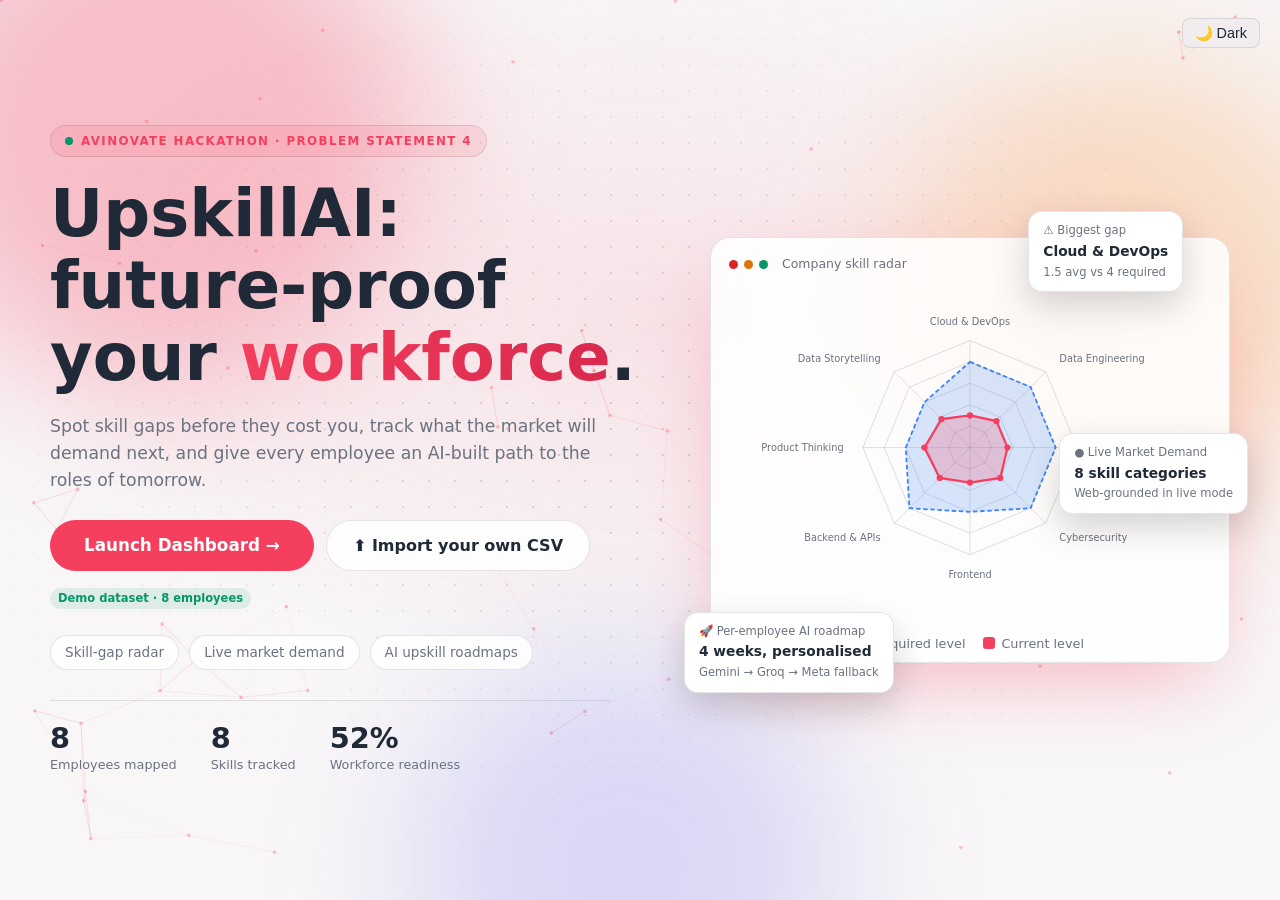
==== commit 53f98778: "v8" ====
--- a/upskill/index.html
+++ b/upskill/index.html
@@ -7,148 +7,41 @@
   <link rel="stylesheet" href="css/styles.css">
 </head>
 <body class="landing">
+  <script>try{if(localStorage.getItem("upskill_theme")==="dark")document.body.classList.add("dark");if(sessionStorage.getItem("upskill_mock")!=="0")document.body.classList.add("mock")}catch(e){document.body.classList.add("mock")}</script>
   <canvas id="fx" aria-hidden="true"></canvas>
 
   <!-- ========= SCREEN 1: LANDING ========= -->
   <section id="landing">
-    <p class="eyebrow">Avinovate Hackathon · Problem Statement 4</p>
-    <h1>UpskillAI: future-proof your <em>workforce</em>.</h1>
-    <p class="muted">Spot skill gaps before they cost you, track what the market will demand next, and give every employee an AI-built path to the roles of tomorrow.</p>
-    <button class="btn btn-glow" id="launchBtn">Launch Dashboard →</button>
-    <div class="pills"><span>Skill-gap radar</span><span>Live market demand</span><span>AI upskill roadmaps</span></div>
+    <div class="aurora" aria-hidden="true"><i></i><i></i><i></i></div>
+    <button class="theme-btn landing-theme" type="button" title="Toggle dark mode">🌙 Dark</button>
+    <div class="landing-inner">
+      <div class="landing-copy">
+        <p class="eyebrow chip-eyebrow"><span class="pulse-dot"></span> Avinovate Hackathon · Problem Statement 4</p>
+        <h1>UpskillAI: future-proof your <em>workforce</em>.</h1>
+        <p class="muted lead">Spot skill gaps before they cost you, track what the market will demand next, and give every employee an AI-built path to the roles of tomorrow.</p>
+        <div class="cta-row">
+          <a class="btn btn-glow" id="launchBtn" href="dashboard.html">Launch Dashboard →</a>
+          <button class="btn btn-outline" id="launchImportBtn">⬆ Import your own CSV</button>
+        </div>
+        <p class="land-data"><span class="tag" id="landDataTag"></span></p>
+        <div class="pills"><span>Skill-gap radar</span><span>Live market demand</span><span>AI upskill roadmaps</span></div>
+        <div class="land-stats" id="landStats"></div>
+      </div>
+      <div class="landing-visual" id="landVisual" aria-hidden="true">
+        <div class="glass-card" id="landCard">
+          <div class="gc-head"><i></i><i></i><i></i><span>Company skill radar</span></div>
+          <div id="landRadar"></div>
+        </div>
+        <div class="float-chip f1" id="chipGap"></div>
+        <div class="float-chip f2" id="chipMarket"></div>
+        <div class="float-chip f3" id="chipAI"></div>
+      </div>
+    </div>
   </section>
-
-  <div id="demoBadge" role="status">⚠ DEMO MODE ACTIVE · sample data</div>
-  <header class="nav">
-    <div class="brand" id="brandHome" role="button" tabindex="0" title="Back to start"><span class="logo">◆</span> UpskillAI</div>
-    <div class="nav-right">
-      <div class="tabs" role="tablist">
-        <button class="tab active" data-tab="hr" role="tab" aria-selected="true">HR Dashboard</button>
-        <button class="tab" data-tab="emp" role="tab" aria-selected="false">Employee Dashboard</button>
-      </div>
-      <button class="demand-btn" id="trendsBtn" aria-expanded="false" aria-controls="sidebar"><span class="pulse-dot"></span> Live Market Demand</button>
-      <label class="nav-toggle"><input type="checkbox" id="mockToggle" checked> Mock mode</label>
-      <button class="theme-btn" id="themeToggle" title="Toggle dark mode">🌙 Dark</button>
-    </div>
-  </header>
-
-  <!-- ========= SLIDE-IN DRAWER: Live Market Demand ========= -->
-  <aside class="sidebar" id="sidebar" aria-label="Live Market Demand">
-    <div class="sidebar-toggle-row">
-      <h3><span class="pulse-dot"></span> Live Market Demand</h3>
-      <button class="btn btn-ghost btn-sm" id="trendsClose" aria-label="Close">✕</button>
-    </div>
-    <p class="muted drawer-sub">Pick a category to see which skills employers are hiring for right now.</p>
-    <p class="gap-note" id="gapNote"></p>
-    <div id="trendCats" class="chips" role="group" aria-label="Skill category"></div>
-    <div id="marketTrends" class="trends-list">
-      <div class="trend-skeleton"><div class="skel-line"></div><div class="skel-line short"></div></div>
-      <div class="trend-skeleton"><div class="skel-line"></div><div class="skel-line short"></div></div>
-      <div class="trend-skeleton"><div class="skel-line"></div><div class="skel-line short"></div></div>
-    </div>
-    <button class="btn btn-sm refresh-btn" id="refreshTrends">↻ Refresh</button>
-  </aside>
-  <div class="scrim" id="scrim"></div>
-
-  <!-- ========= HR DASHBOARD ========= -->
-  <main id="hrDash" class="dash active">
-    <section class="hero">
-      <p class="eyebrow">HR &amp; L&amp;D Dashboard</p>
-      <h1>See the skill gaps <em>before</em> they cost you.</h1>
-      <p class="muted">Map your workforce competencies, track what the market will demand next, and get AI-built learning tracks that move people into next-gen roles.</p>
-    </section>
-
-    <section class="stats" id="stats" aria-label="Key metrics"></section>
-
-    <section class="card">
-      <div class="card-head"><h2>Company skill radar</h2><button class="btn btn-ghost btn-sm" id="exportBtn">⬇ Export PDF</button></div>
-      <div class="radar-split"><div id="companyRadar" class="radar-wrap"></div><div id="radarCallout"></div></div>
-    </section>
-
-    <section class="card">
-      <div class="card-head"><h2>Competency heatmap</h2><span class="muted">Click an employee for their AI pathway</span></div>
-      <div class="scroll"><table id="heatmap"></table></div>
-      <div id="gapBars" class="bars"></div>
-    </section>
-
-    <section class="card">
-      <div class="card-head">
-        <h2>Market foresight &amp; training pathway</h2>
-        <button class="btn" id="analyzeBtn">Analyze with AI</button>
-      </div>
-      <div id="insights" class="empty">Run the analysis to forecast emerging tech demand and a company-wide training pathway.</div>
-    </section>
-
-      </main>
-
-  <!-- ========= EMPLOYEE DASHBOARD ========= -->
-  <main id="empDash" class="dash">
-    <section class="hero">
-      <p class="eyebrow">Employee Dashboard</p>
-      <h1>Your <em>upskill</em> journey starts here.</h1>
-      <p class="muted">Log in, see your current skill profile, and let AI chart your personalized 4-week roadmap to the role you want.</p>
-    </section>
-
-    <!-- Employee login card -->
-    <section class="card" id="empLoginCard">
-      <div class="card-head"><h2>Select your profile</h2></div>
-      <div class="emp-login-form">
-        <label for="empLoginSelect">I am:</label>
-        <select id="empLoginSelect" class="login-select"></select>
-        <button class="btn" id="empLoginBtn">Log In</button>
-      </div>
-    </section>
-
-    <!-- After login: employee view -->
-    <section class="card" id="empProfile" style="display:none">
-      <div class="card-head">
-        <h2>My Skill Profile</h2>
-        <button class="btn btn-ghost" id="empLogoutBtn">Switch User</button>
-      </div>
-      <div class="emp-profile-content">
-        <div class="emp-info">
-          <div class="avatar" id="empAvatar">A</div>
-          <div>
-            <h3 id="empName">—</h3>
-            <span class="muted" id="empRole">—</span>
-          </div>
-        </div>
-        <div id="empSkillBars" class="emp-skill-bars"></div>
-        <div id="empRadar" class="radar-wrap"></div>
-      </div>
-    </section>
-
-    <section class="card" id="empRoadmapCard" style="display:none">
-      <div class="card-head">
-        <h2>Generate My Upskill Path</h2>
-        <div class="row">
-          <select id="empRoadmapRole" aria-label="Target role"></select>
-          <button class="btn" id="empRoadmapBtn">🚀 Generate My Upskill Path</button>
-        </div>
-      </div>
-      <div id="empRoadmap" class="empty">Select a target role and click the button above to get your personalized 4-week AI roadmap.</div>
-    </section>
-  </main>
-
-  <!-- ========= SCREEN 3: EMPLOYEE PATHWAY MODAL ========= -->
-  <div class="modal" id="empModal" role="dialog" aria-modal="true" aria-labelledby="modalName">
-    <div class="modal-box">
-      <div class="card-head">
-        <div><h2 id="modalName">—</h2><span class="muted" id="modalRole">—</span></div>
-        <button class="btn btn-ghost btn-sm" id="modalClose" aria-label="Close">✕</button>
-      </div>
-      <div id="modalRadar" class="radar-wrap"></div>
-      <div class="row" style="margin:12px 0">
-        <select id="modalTargetRole" aria-label="Target role"></select>
-        <button class="btn" id="modalGenBtn">🚀 Generate 4-week roadmap</button>
-      </div>
-      <div id="modalRoadmap" class="empty">Pick a target role to generate this employee's roadmap.</div>
-    </div>
-  </div>
 
   <div id="toasts" aria-live="polite"></div>
 
   <script src="config.js"></script>
-  <script type="module" src="js/main.js"></script>
+  <script type="module" src="js/landing.js"></script>
 </body>
 </html>
--- a/upskill/css/styles.css
+++ b/upskill/css/styles.css
@@ -22,12 +22,21 @@
   --skel-from:rgba(0,0,0,.04);
   --skel-mid:rgba(0,0,0,.08);
   --r-card:12px; --r-btn:8px; --t:all .2s ease;
+  --info:#3B82F6;
+  --glow:rgba(244,63,94,.09); --spot:rgba(244,63,94,.10); --dot:rgba(0,0,0,.13);
+  --aurora-1:rgba(244,63,94,.30); --aurora-2:rgba(251,146,60,.26); --aurora-3:rgba(99,102,241,.20);
+  --hero-a:rgba(244,63,94,.10); --hero-b:rgba(251,146,60,.07);
+  color-scheme:light;
   --font:'Inter',system-ui,sans-serif;
   --sidebar-w:540px; /* Live Market Demand drawer (was 260px) */
 }
 
 /* ========= DARK MODE ========= */
-body.dark,body.landing{
+body.dark{
+  color-scheme:dark;
+  --glow:rgba(244,63,94,.16); --spot:rgba(244,63,94,.18); --dot:rgba(255,255,255,.10);
+  --aurora-1:rgba(244,63,94,.38); --aurora-2:rgba(251,146,60,.20); --aurora-3:rgba(99,102,241,.30);
+  --hero-a:rgba(244,63,94,.16); --hero-b:rgba(99,102,241,.10);
   --bg:#130A10; --surface:#1E1119; --elevated:#2E1A26;
   --brand:#F43F5E; --brand-hover:#E11D48; --accent2:#FDA4AF;
   --success:#10B981; --warning:#F59E0B; --danger:#EF4444;
@@ -50,8 +59,8 @@
 }
 
 *{box-sizing:border-box}
-body{margin:0;background:var(--bg);color:var(--text);font-family:var(--font);line-height:1.55;transition:background .3s ease,color .3s ease}
-body.dark{background:radial-gradient(900px 500px at 80% -10%,rgba(244,63,94,.16),transparent),var(--bg)}
+body{margin:0;background-color:var(--bg);color:var(--text);font-family:var(--font);line-height:1.55;transition:background .3s ease,color .3s ease}
+body{background:radial-gradient(900px 500px at 80% -10%,var(--glow),transparent),var(--bg)}
 
 /* Layout */
 main.dash{max-width:1080px;margin:0 auto;padding:0 20px 80px;position:relative;z-index:1;display:none;flex-direction:column;gap:20px}
@@ -118,10 +127,14 @@
 .btn-sm{font-size:.78rem;padding:6px 12px}
 
 /* ========= HERO ========= */
-.hero{padding:56px 0 8px}
+.hero{position:relative;overflow:hidden;margin-top:26px;padding:34px 32px 30px;border:var(--border);border-radius:16px;background:linear-gradient(135deg,var(--hero-a),var(--hero-b))}
+.hero::before{content:'';position:absolute;right:-70px;top:-90px;width:300px;height:300px;border-radius:50%;background:radial-gradient(circle,var(--aurora-1),transparent 70%);animation:drift 14s ease-in-out infinite alternate;pointer-events:none}
+.hero>*{position:relative}
+.hero .muted{max-width:640px;margin:0}
+.hero-actions{display:flex;flex-wrap:wrap;align-items:center;gap:12px;margin-top:18px}
 .eyebrow{color:var(--brand);font-weight:600;font-size:.85rem;text-transform:uppercase;letter-spacing:.12em;margin:0}
 body.dark .eyebrow{color:var(--accent2)}
-h1{font-size:clamp(2rem,5vw,3.4rem);line-height:1.1;margin:.3em 0}
+h1{font-size:clamp(2rem,5vw,3.4rem);line-height:1.1;margin:.3em 0;text-wrap:balance}
 h1 em{font-style:normal;background:linear-gradient(90deg,var(--brand),var(--accent2));-webkit-background-clip:text;background-clip:text;color:transparent}
 h2{font-size:1.15rem;margin:0}h3{margin:.2em 0;font-size:1rem}
 .muted{color:var(--muted)}
@@ -149,10 +162,12 @@
 th:first-child,td:first-child{text-align:left;white-space:nowrap}
 td.cell{text-align:center;border-radius:6px;padding:8px 4px;font-weight:600;min-width:52px}
 
-/* ========= GAP BARS ========= */
-.bars{display:flex;flex-direction:column;gap:10px;margin-top:18px}
-.bar{display:flex;gap:10px;align-items:center;font-size:.85rem}
-.bar>span:first-child{flex:0 0 150px}.bar>span:last-child{flex:0 0 70px}.bar .track{flex:1}
+/* ========= GAP BARS (each bar is a button: click = "Why this gap?") ========= */
+.bars{display:flex;flex-direction:column;gap:6px;margin-top:8px}
+.bar{display:flex;flex-wrap:wrap;gap:6px 10px;align-items:center;width:100%;font:inherit;font-size:.85rem;color:var(--text);text-align:left;background:transparent;border:1px solid transparent;border-radius:var(--r-btn);padding:7px 8px;cursor:pointer;transition:var(--t)}
+.bar:hover{background:var(--elevated);border-color:rgba(128,128,128,.25)}
+.bar-name{flex:0 0 150px}.bar-val{flex:0 0 64px}.bar-est{flex:0 0 150px;text-align:right;font-weight:600;font-size:.8rem}
+.bar .track{flex:1 1 120px;display:block}.bar .fill,.gap-emps .fill{display:block}
 .track{height:8px;background:var(--elevated);border-radius:99px;overflow:hidden}
 .fill{height:100%;border-radius:99px;transition:width .8s ease}
 
@@ -204,7 +219,7 @@
 @media(max-width:900px){
 }
 @media(max-width:600px){
-  .bar>span:first-child{flex-basis:100px}.bar>span:last-child{flex-basis:54px}
+  .bar-name{flex-basis:100px}.bar-val{flex-basis:54px}.bar-est{flex:1 1 100%;text-align:left}
   .emp-skill-bar>span:first-child{flex-basis:100px}.emp-skill-bar>span:last-child{flex-basis:34px}
   .tabs{flex-wrap:nowrap;overflow-x:auto}
   .nav{flex-wrap:wrap;gap:10px}
@@ -227,17 +242,48 @@
 .btn:hover{transform:translateY(-1px);box-shadow:0 6px 18px rgba(244,63,94,.35)}.btn:active{transform:none}
 @media(prefers-reduced-motion:reduce){*{animation:none!important;transition:none!important}.reveal{opacity:1;transform:none}}
 
-/* ========= LANDING (screen 1) ========= */
-#landing{display:none;position:fixed;inset:0;z-index:20;flex-direction:column;align-items:center;justify-content:center;text-align:center;padding:24px;gap:6px;background:radial-gradient(700px 400px at 50% 30%,rgba(244,63,94,.22),transparent)}
+/* ========= LANDING (screen 1): follows the light/dark theme ========= */
+#landing{display:none;position:fixed;inset:0;z-index:20;overflow-y:auto;overflow-x:hidden;padding:28px 24px;background:radial-gradient(900px 520px at var(--mx,50%) var(--my,35%),var(--spot),transparent 70%)}
 body.landing #landing{display:flex}
 body.landing .nav,body.landing main.dash,body.landing .sidebar,body.landing .scrim{display:none}
-#landing h1{font-size:clamp(2.2rem,6vw,4.2rem);max-width:900px;margin:.2em 0}
-#landing .muted{max-width:620px;font-size:1.05rem}
-#landing .eyebrow{color:var(--accent2)}
-.btn-glow{margin-top:22px;padding:15px 34px;font-size:1.05rem;border-radius:99px;box-shadow:0 0 0 0 rgba(244,63,94,.6);animation:glow 2.2s ease-in-out infinite}
-@keyframes glow{0%,100%{box-shadow:0 0 18px rgba(244,63,94,.45)}50%{box-shadow:0 0 42px rgba(244,63,94,.85)}}
-.pills{display:flex;flex-wrap:wrap;gap:10px;justify-content:center;margin-top:28px}
-.pills span{border:var(--border);background:var(--elevated);color:var(--muted);padding:6px 14px;border-radius:99px;font-size:.85rem}
+#landing::before{content:'';position:fixed;inset:0;pointer-events:none;background-image:radial-gradient(var(--dot) 1px,transparent 1.5px);background-size:26px 26px;-webkit-mask-image:radial-gradient(ellipse 75% 65% at 50% 45%,#000 15%,transparent 80%);mask-image:radial-gradient(ellipse 75% 65% at 50% 45%,#000 15%,transparent 80%)}
+.aurora{position:fixed;inset:0;overflow:hidden;pointer-events:none}
+.aurora i{position:absolute;border-radius:50%;filter:blur(70px);animation:drift 18s ease-in-out infinite alternate}
+.aurora i:nth-child(1){width:520px;height:520px;left:-8%;top:-14%;background:var(--aurora-1)}
+.aurora i:nth-child(2){width:460px;height:460px;right:-6%;top:6%;background:var(--aurora-2);animation-duration:22s;animation-delay:-6s}
+.aurora i:nth-child(3){width:430px;height:430px;left:32%;bottom:-20%;background:var(--aurora-3);animation-duration:26s;animation-delay:-12s}
+@keyframes drift{from{transform:translate3d(0,0,0) scale(1)}to{transform:translate3d(60px,40px,0) scale(1.15)}}
+.landing-theme{position:fixed;top:18px;right:20px;z-index:3}
+.landing-inner{position:relative;z-index:1;display:flex;flex-wrap:wrap;align-items:center;justify-content:center;gap:56px;width:100%;max-width:1180px;margin:auto}
+.landing-copy{flex:1 1 460px;display:flex;flex-direction:column;align-items:flex-start;text-align:left}
+.landing-copy>*{animation:rise .8s cubic-bezier(.2,.8,.2,1) both}
+.landing-copy>:nth-child(2){animation-delay:.08s}.landing-copy>:nth-child(3){animation-delay:.16s}.landing-copy>:nth-child(4){animation-delay:.24s}.landing-copy>:nth-child(5){animation-delay:.32s}.landing-copy>:nth-child(6){animation-delay:.4s}
+.landing-copy h1{font-size:clamp(2.3rem,5.2vw,4.1rem);margin:.3em 0 .3em}
+.lead{font-size:1.08rem;max-width:560px;margin:0}
+.chip-eyebrow{display:inline-flex;align-items:center;gap:8px;padding:6px 14px;border-radius:99px;background:var(--tag-brand-bg);border:var(--border);font-size:.74rem}
+.cta-row{display:flex;flex-wrap:wrap;gap:12px;margin-top:26px}
+.btn-glow{position:relative;overflow:hidden;padding:15px 34px;font-size:1.05rem;border-radius:99px;animation:glow 2.2s ease-in-out infinite}
+.btn-glow::after{content:'';position:absolute;top:0;left:-60%;width:40%;height:100%;background:linear-gradient(100deg,transparent,rgba(255,255,255,.45),transparent);transform:skewX(-20deg);animation:shine 3.6s ease-in-out infinite}
+@keyframes shine{0%,55%{left:-60%}100%{left:140%}}
+@keyframes glow{0%,100%{box-shadow:0 0 18px rgba(244,63,94,.40)}50%{box-shadow:0 0 38px rgba(244,63,94,.75)}}
+.btn-outline{background:var(--glass-bg);color:var(--text);border:var(--border);padding:15px 26px;font-size:1rem;border-radius:99px;backdrop-filter:blur(8px)}
+.btn-outline:hover{background:var(--elevated)}
+.pills{display:flex;flex-wrap:wrap;gap:10px;margin-top:26px}
+.pills span{border:var(--border);background:var(--glass-bg);color:var(--muted);padding:6px 14px;border-radius:99px;font-size:.85rem;backdrop-filter:blur(8px)}
+.land-stats{display:flex;flex-wrap:wrap;gap:34px;margin-top:30px;padding-top:22px;border-top:var(--border);width:100%;max-width:560px}
+.land-stats div{display:flex;flex-direction:column}
+.land-stats b{font-size:1.8rem;line-height:1.1}.land-stats span{color:var(--muted);font-size:.8rem}
+.landing-visual{position:relative;flex:1 1 380px;max-width:520px;perspective:1100px;animation:rise 1s .2s cubic-bezier(.2,.8,.2,1) both}
+.glass-card{background:var(--glass-bg);border:var(--border);border-radius:20px;padding:16px 18px 8px;backdrop-filter:blur(16px);box-shadow:0 30px 80px -24px rgba(244,63,94,.40);transform:rotateX(var(--rx,0deg)) rotateY(var(--ry,0deg));transition:transform .18s ease-out}
+.gc-head{display:flex;align-items:center;gap:6px;margin-bottom:4px;font-size:.78rem;color:var(--muted)}
+.gc-head i{width:9px;height:9px;border-radius:50%}.gc-head i:nth-child(1){background:var(--danger)}.gc-head i:nth-child(2){background:var(--warning)}.gc-head i:nth-child(3){background:var(--success)}
+.gc-head span{margin-left:8px}
+.float-chip{position:absolute;display:flex;flex-direction:column;gap:1px;background:var(--surface);border:var(--border);border-radius:14px;padding:10px 14px;font-size:.78rem;box-shadow:0 14px 34px rgba(0,0,0,.16);animation:bob 6s ease-in-out infinite}
+.float-chip b{font-size:.86rem}.float-chip small{color:var(--muted);font-size:.72rem}
+.float-chip.f1{right:9%;top:-26px}.float-chip.f2{right:-18px;top:46%;animation-delay:-2s}.float-chip.f3{left:-26px;bottom:-30px;animation-delay:-4s}
+@keyframes bob{50%{transform:translateY(-10px)}}
+@media(max-width:900px){.landing-copy{align-items:center;text-align:center}.land-stats,.pills,.cta-row{justify-content:center}.landing-inner{gap:36px}.float-chip.f1{right:4%}.float-chip.f2{right:-6px}.float-chip.f3{left:-6px}}
+@media(max-width:600px){#landing{padding-top:64px}.float-chip.f3{display:none}.landing-theme{top:12px;right:12px}.land-stats{gap:18px 26px}.land-stats b{font-size:1.45rem}.chip-eyebrow{font-size:.68rem;letter-spacing:.08em}}
 .brand{cursor:pointer}
 /* ========= RADAR ========= */
 .radar-split{display:flex;flex-wrap:wrap;gap:20px;align-items:center}
@@ -246,14 +292,14 @@
 .radar-wrap{max-width:540px;margin:0 auto;width:100%}
 .radar{width:100%;height:auto}
 .r-ring{fill:none;stroke:var(--muted);stroke-opacity:.25;stroke-width:1}
-.r-target{fill:rgba(59,130,246,.2);stroke:#3B82F6;stroke-width:2;stroke-dasharray:5 3}
+.r-target{fill:rgba(59,130,246,.2);stroke:var(--info);stroke-width:2;stroke-dasharray:5 3}
 .r-actual{fill:rgba(244,63,94,.22);stroke:var(--brand);stroke-width:2.5}
 .r-dot{fill:var(--brand)}
 .r-label{fill:var(--muted);font-size:11px;font-family:var(--font)}
 .r-target,.r-actual{transform-origin:220px 190px;animation:pop .9s cubic-bezier(.2,.8,.2,1) both}.r-actual{animation-delay:.2s}
 @keyframes pop{from{transform:scale(0);opacity:0}}
 .r-legend{display:flex;gap:18px;justify-content:center;font-size:.8rem;color:var(--muted)}
-.sw{display:inline-block;width:12px;height:12px;border-radius:3px;margin-right:6px;vertical-align:-1px}.sw-t{background:#3B82F6}.sw-a{background:var(--brand)}
+.sw{display:inline-block;width:12px;height:12px;border-radius:3px;margin-right:6px;vertical-align:-1px}.sw-t{background:var(--info)}.sw-a{background:var(--brand)}
 tr.clickable{cursor:pointer}tr.clickable:hover td{filter:brightness(1.08)}
 /* ========= MODAL (screen 3) ========= */
 .modal{position:fixed;inset:0;z-index:30;display:none;align-items:center;justify-content:center;padding:16px;background:rgba(0,0,0,.55);backdrop-filter:blur(4px)}
@@ -271,6 +317,7 @@
   .card,.stat{break-inside:avoid;box-shadow:none!important;transform:none!important;background:#fff!important}
   .reveal{opacity:1!important;transform:none!important}
   main.dash:not(.active){display:none!important}
+  .hero{background:none!important}.hero::before,.hero-actions{display:none!important}
 }
 
 /* Market drawer: category header + surge figure */
@@ -288,3 +335,86 @@
 .gap-note{margin:0 0 14px;font-size:.85rem;color:var(--muted)}.gap-note b{color:var(--danger)}
 .trend-card.gap{border-color:var(--danger)}
 .gap-flag{display:inline-block;font:700 .72rem var(--font);letter-spacing:.04em;color:var(--danger);background:rgba(239,68,68,.12);padding:3px 10px;border-radius:99px;margin-bottom:8px}
+
+/* ========= MANAGE DATA MODAL: target steppers + CSV import ========= */
+.data-box{width:min(860px,100%)}
+.data-sec{border-top:var(--border);padding:16px 0 6px;margin-top:6px}
+.data-sec h3{font-size:1.02rem;margin:0}
+.data-sec>p{margin:.3em 0 12px;font-size:.88rem}
+code{background:var(--elevated);border:var(--border);border-radius:4px;padding:1px 5px;font-size:.82em}
+.target-editor{display:flex;flex-wrap:wrap;gap:10px}
+.t-row{flex:1 1 250px;display:flex;align-items:center;justify-content:space-between;gap:10px;background:var(--elevated);border:var(--border);border-radius:var(--r-btn);padding:8px 10px;font-size:.88rem}
+.t-row small{display:block;color:var(--muted);font-size:.72rem}
+.stepper{display:flex;align-items:center;gap:4px}
+.stepper button{width:30px;height:30px;border-radius:6px;border:var(--border);background:var(--surface);color:var(--text);font:700 1rem var(--font);cursor:pointer;transition:var(--t)}
+.stepper button:hover:not(:disabled){background:var(--brand);color:#fff}.stepper button:disabled{opacity:.35;cursor:not-allowed}
+input[type=number]{background:var(--surface);color:var(--text);border:var(--border);border-radius:6px;padding:6px 4px;font:700 .9rem var(--font);width:46px;text-align:center}
+.file-btn{cursor:pointer;display:inline-flex;align-items:center}.file-btn:focus-within{outline:2px solid var(--brand);outline-offset:2px}
+#csvText{width:100%;min-height:120px;margin:12px 0;background:var(--elevated);color:var(--text);border:1px dashed rgba(128,128,128,.5);border-radius:var(--r-btn);padding:10px;font:.78rem/1.45 ui-monospace,SFMono-Regular,Menlo,Consolas,monospace;resize:vertical;transition:var(--t)}
+#csvText.drag{border-color:var(--brand);background:var(--tag-brand-bg)}
+.csv-preview{margin:0 0 12px;font-size:.85rem}
+.csv-preview .ok-line{color:var(--success);font-weight:600}.csv-preview .err-line{color:var(--danger);font-weight:600}
+.csv-preview ul{margin:6px 0;padding-left:18px;color:var(--warning)}
+.csv-preview table{font-size:.76rem;margin-top:6px}.csv-preview td,.csv-preview th{padding:3px 6px;text-align:left;white-space:nowrap}
+.data-foot{margin:10px 0 0;padding-top:14px;border-top:var(--border)}
+.tag.stale{background:var(--tag-warn-bg);color:var(--warning)}
+
+/* ========= v8: separate landing page, sub-navigation, maximized heatmap, gap drill-down ========= */
+a.btn{display:inline-block;text-decoration:none}
+a.brand{color:inherit;text-decoration:none}
+.landing-copy>:nth-child(7){animation-delay:.48s}
+.land-data{margin:14px 0 0}
+
+/* Mock-only control: "Reset to demo data" shows only while Mock mode is on (body.mock) */
+#resetData{display:none}body.mock #resetData{display:block}
+
+/* HR sub-navigation: one section at a time */
+.subnav{position:sticky;top:62px;z-index:4;display:flex;flex-wrap:wrap;align-items:center;justify-content:space-between;gap:8px;padding:6px;background:var(--nav-bg);backdrop-filter:blur(12px);border:var(--border);border-radius:12px}
+.subtabs{display:flex;flex-wrap:wrap;gap:4px}
+.subtab{background:none;border:0;color:var(--muted);font:600 .85rem var(--font);padding:9px 16px;border-radius:8px;cursor:pointer;transition:var(--t)}
+.subtab:hover:not(.active){color:var(--text);background:rgba(128,128,128,.12)}
+.subtab.active{background:var(--brand);color:#fff}
+.hr-pane{display:none}.hr-pane.active{display:block}
+@media(max-width:600px){.subnav{position:static}.subtab{padding:8px 12px;font-size:.8rem}}
+
+/* Heatmap card: capped height with a sticky header (Maximize shows everyone); gap bars section */
+.head-actions{align-items:center;justify-content:flex-end}
+.heat-scroll{max-height:520px;overflow:auto}
+.heat-scroll thead th,.wide-box thead th{position:sticky;top:0;z-index:1;background:var(--surface)}
+.wide-box{width:min(1240px,100%)}
+.gaps-head{display:flex;flex-wrap:wrap;align-items:center;justify-content:space-between;gap:8px;margin-top:22px;padding-top:16px;border-top:var(--border)}
+.gaps-head h3{margin:0}
+.fine{font-size:.78rem;margin:8px 0 0}
+.tile-est{margin-top:6px;font-weight:700;font-size:.9rem}.tile-est small{color:var(--muted);font-weight:400}
+
+/* "Why this gap?" modal */
+.gap-box{width:min(820px,100%)}
+.gap-box h3{margin:18px 0 6px}
+.gap-tiles{display:flex;flex-wrap:wrap;gap:10px}
+.gap-tiles>*{flex:1 1 180px;display:flex;flex-direction:column;gap:2px}
+.gap-tiles b{font-size:1.25rem}
+.gap-emps{list-style:none;margin:0;padding:0;display:flex;flex-direction:column;gap:4px}
+.gap-emps button{display:flex;flex-wrap:wrap;align-items:center;gap:6px 12px;width:100%;font:inherit;font-size:.85rem;color:var(--text);text-align:left;background:var(--elevated);border:var(--border);border-radius:var(--r-btn);padding:8px 12px;cursor:pointer;transition:var(--t)}
+.gap-emps button:hover{border-color:var(--brand)}
+.ge-name{flex:0 0 190px;display:flex;flex-direction:column;line-height:1.25}.ge-name small{font-size:.72rem}
+.gap-emps .track{flex:1 1 100px;display:block}.ge-val{flex:0 0 52px;text-align:right}
+.mentor-list,.mentor-box ul{margin:6px 0 0;padding-left:18px}
+.mentor-list li,.mentor-box li{margin:6px 0}
+.mentor-box{margin-top:14px;border-top:var(--border);padding-top:4px}.mentor-box h3{margin:10px 0 0}
+
+/* Title block shown on paper only */
+.print-head{display:none}
+@media print{
+  .print-head{display:block;margin:0 0 14px;padding-bottom:10px;border-bottom:2px solid #ddd}
+  .print-head h1{font-size:1.7rem;margin:.1em 0}.print-head p{margin:0}
+  .subnav,#heatMaxBtn{display:none!important}
+  /* PDF = every HR section, and the heatmap un-capped with ALL employees (the maximized view) */
+  .hr-pane{display:block!important;margin-bottom:14px}
+  .heat-scroll{max-height:none!important;overflow:visible!important}
+  #pane-heatmap,.card:has(.heat-scroll){break-inside:auto!important}
+  thead{display:table-header-group}tr{break-inside:avoid}
+  .heat-scroll thead th{position:static}
+  .bar{break-inside:avoid;border:0}
+  /* employee PDF: profile + roadmap only, without the controls */
+  #empRoadmapCard .card-head .row,#empRoadmap.empty{display:none!important}
+}
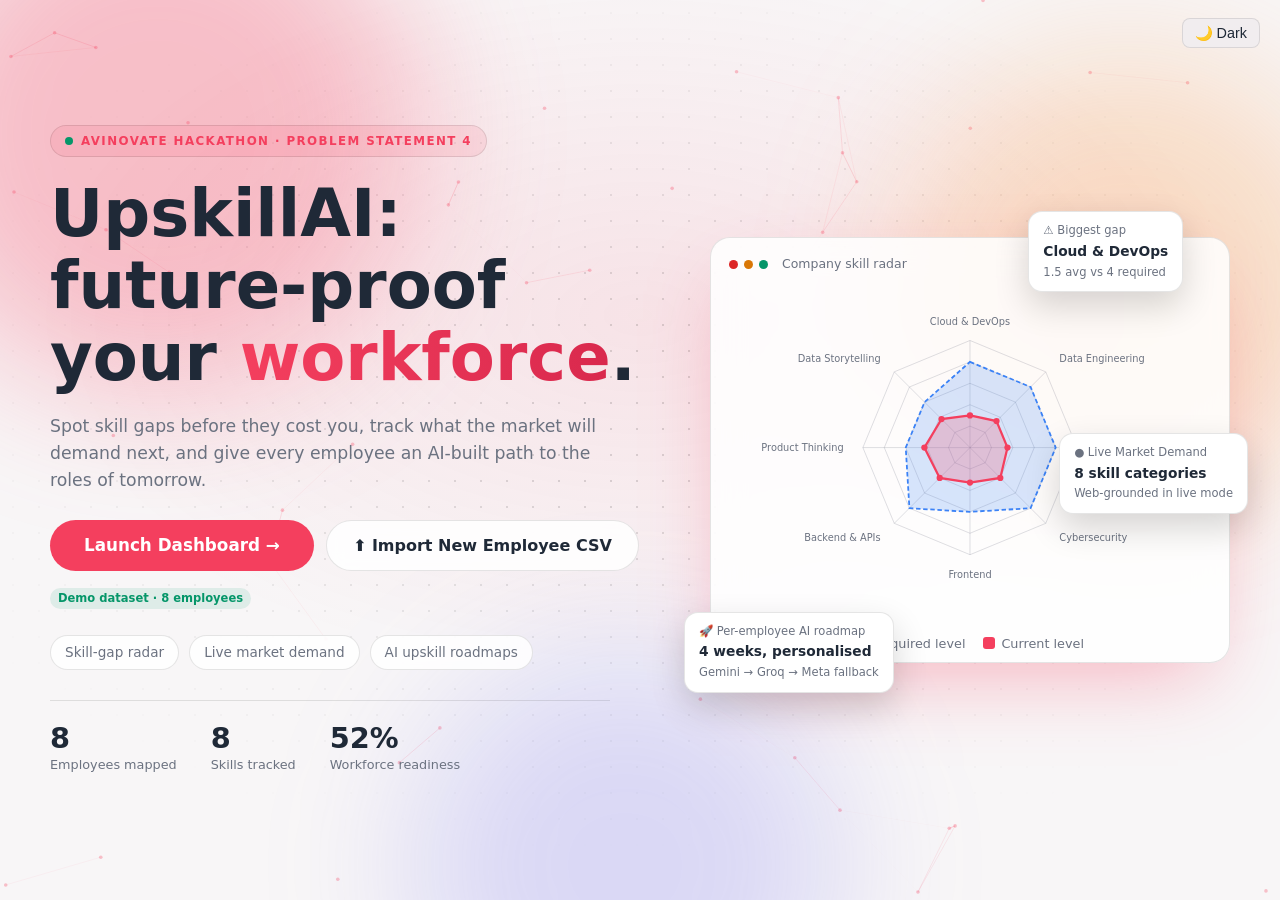
==== commit 87c7c1c7: "v9" ====
--- a/upskill/index.html
+++ b/upskill/index.html
@@ -21,7 +21,7 @@
         <p class="muted lead">Spot skill gaps before they cost you, track what the market will demand next, and give every employee an AI-built path to the roles of tomorrow.</p>
         <div class="cta-row">
           <a class="btn btn-glow" id="launchBtn" href="dashboard.html">Launch Dashboard →</a>
-          <button class="btn btn-outline" id="launchImportBtn">⬆ Import your own CSV</button>
+          <button class="btn btn-outline" id="launchImportBtn">⬆ Import New Employee CSV</button>
         </div>
         <p class="land-data"><span class="tag" id="landDataTag"></span></p>
         <div class="pills"><span>Skill-gap radar</span><span>Live market demand</span><span>AI upskill roadmaps</span></div>
--- a/upskill/css/styles.css
+++ b/upskill/css/styles.css
@@ -194,7 +194,12 @@
 .login-select{min-width:240px;font-size:.95rem}
 .emp-profile-content{display:flex;flex-direction:column;gap:16px}
 .emp-info{display:flex;align-items:center;gap:16px;padding:4px 0}
-.avatar{width:56px;height:56px;border-radius:50%;background:linear-gradient(135deg,var(--brand),var(--accent2));display:flex;align-items:center;justify-content:center;font-size:1.4rem;font-weight:700;flex-shrink:0;color:#fff}
+.avatar{width:56px;height:56px;border-radius:50%;background:linear-gradient(135deg,var(--brand),var(--accent2));display:flex;align-items:center;justify-content:center;font-size:1.4rem;font-weight:700;flex-shrink:0;color:#fff;overflow:hidden}
+.avatar img{width:100%;height:100%;object-fit:cover;border-radius:50%}
+.avatar-lg{width:72px;height:72px;font-size:1.7rem}
+.avatar-xl{width:112px;height:112px;font-size:2.6rem}
+.avatar-roster{width:94px;height:94px;font-size:2.1rem}
+.avatar-sm{width:40px;height:40px;font-size:1rem}
 .emp-skill-bars{display:flex;flex-direction:column;gap:8px}
 .emp-skill-bar{display:flex;gap:10px;align-items:center;font-size:.85rem}
 .emp-skill-bar>span:first-child{flex:0 0 140px}.emp-skill-bar>span:last-child{flex:0 0 40px}.emp-skill-bar .track{flex:1}
@@ -357,6 +362,10 @@
 .csv-preview ul{margin:6px 0;padding-left:18px;color:var(--warning)}
 .csv-preview table{font-size:.76rem;margin-top:6px}.csv-preview td,.csv-preview th{padding:3px 6px;text-align:left;white-space:nowrap}
 .data-foot{margin:10px 0 0;padding-top:14px;border-top:var(--border)}
+.photo-preview{display:flex;flex-wrap:wrap;gap:8px;align-items:center;margin:8px 0;font-size:.82rem}
+.photo-thumb{display:flex;flex-direction:column;align-items:center;gap:3px}
+.photo-thumb img{width:40px;height:40px;border-radius:50%;object-fit:cover;border:2px solid var(--brand)}
+.photo-thumb small{font-size:.68rem;color:var(--muted);max-width:60px;overflow:hidden;text-overflow:ellipsis;white-space:nowrap}
 .tag.stale{background:var(--tag-warn-bg);color:var(--warning)}
 
 /* ========= v8: separate landing page, sub-navigation, maximized heatmap, gap drill-down ========= */
@@ -418,3 +427,16 @@
   /* employee PDF: profile + roadmap only, without the controls */
   #empRoadmapCard .card-head .row,#empRoadmap.empty{display:none!important}
 }
+
+/* ========= TEAM ROSTER (HR subtab) ========= */
+.roster-grid{display:flex;flex-wrap:wrap;gap:16px}
+.roster-card{flex:1 1 300px;max-width:400px;background:var(--elevated);border:var(--border);border-radius:var(--r-card);padding:18px;animation:rise .5s ease both;display:flex;flex-direction:column;gap:10px}
+.roster-card-top{display:flex;align-items:center;gap:14px}
+.roster-info{display:flex;flex-direction:column;gap:2px}
+.roster-info h3{margin:0;font-size:1rem}
+.roster-yoe{font-size:.78rem}
+.roster-desc{margin:0;font-size:.82rem;color:var(--muted);line-height:1.45}
+.roster-radar{max-width:220px;margin:0 auto}
+.roster-radar .r-legend{font-size:.68rem;gap:10px}
+.roster-radar .r-label{font-size:8px}
+@media(max-width:600px){.roster-card{flex-basis:100%;max-width:none}}
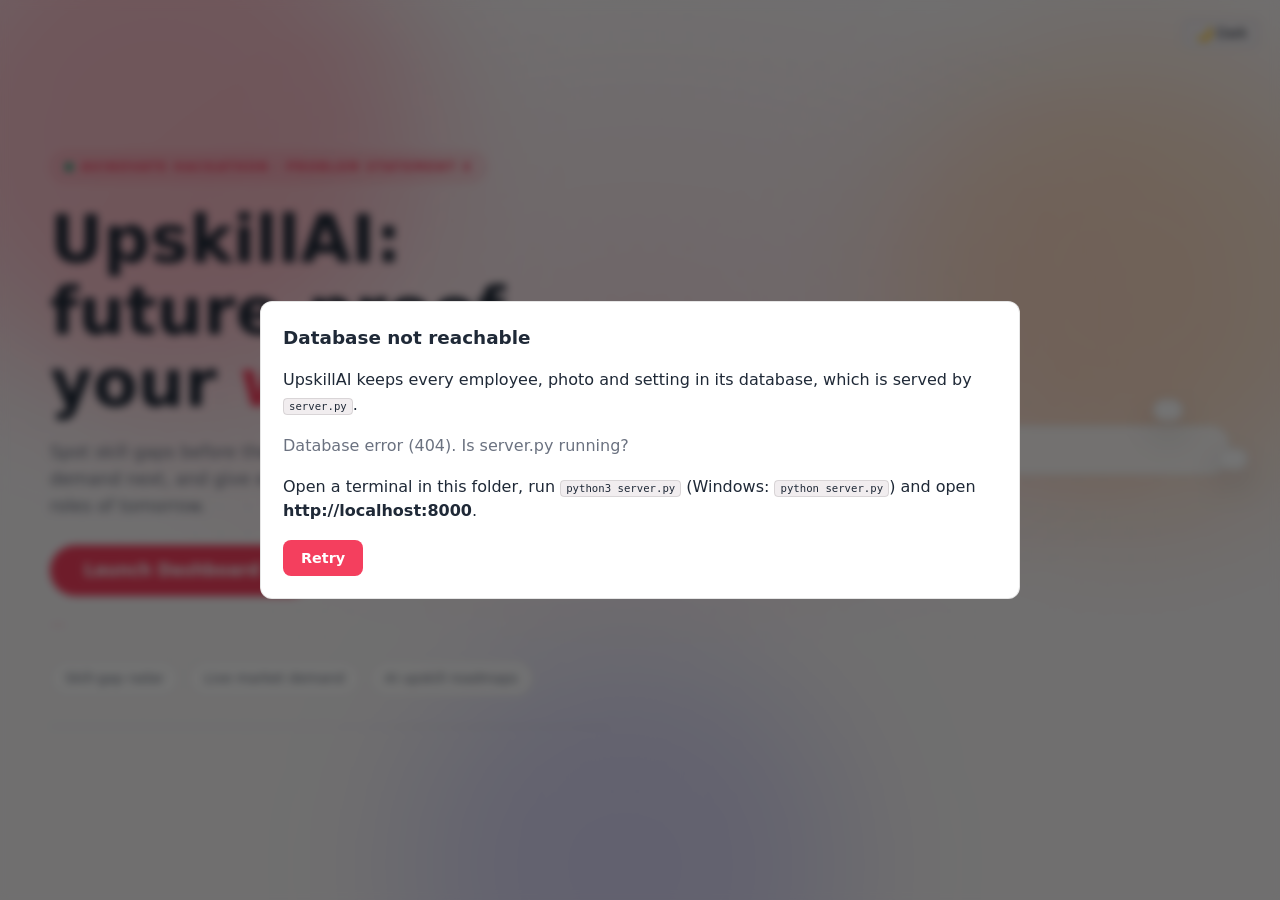
==== commit 57235904: "v10" ====
--- a/upskill/index.html
+++ b/upskill/index.html
@@ -7,7 +7,7 @@
   <link rel="stylesheet" href="css/styles.css">
 </head>
 <body class="landing">
-  <script>try{if(localStorage.getItem("upskill_theme")==="dark")document.body.classList.add("dark");if(sessionStorage.getItem("upskill_mock")!=="0")document.body.classList.add("mock")}catch(e){document.body.classList.add("mock")}</script>
+  <!--BOOT-->
   <canvas id="fx" aria-hidden="true"></canvas>
 
   <!-- ========= SCREEN 1: LANDING ========= -->
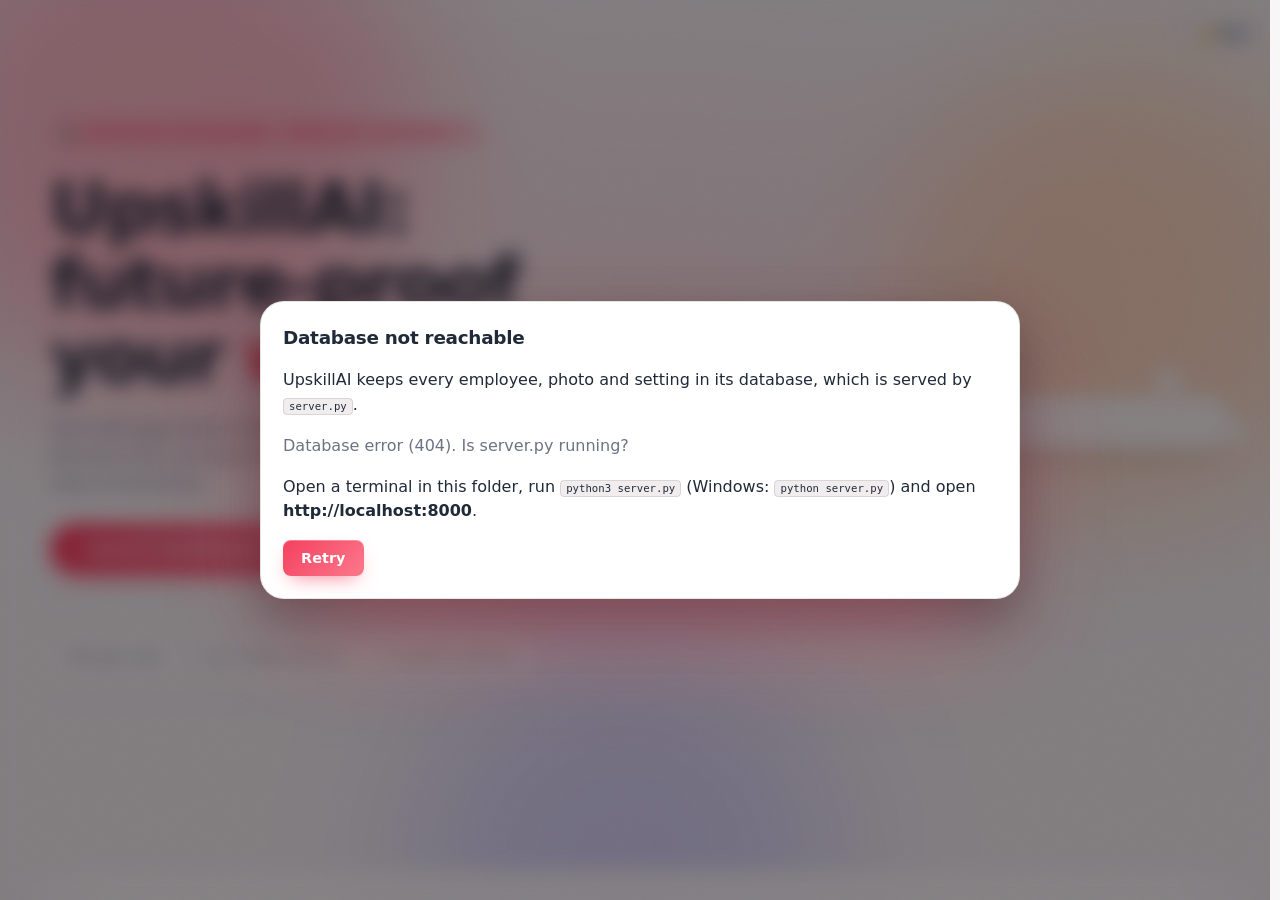
==== commit 01818fe5: "v13" ====
--- a/upskill/index.html
+++ b/upskill/index.html
@@ -37,6 +37,7 @@
         <div class="float-chip f3" id="chipAI"></div>
       </div>
     </div>
+    <div class="marquee" aria-hidden="true"><div class="marquee-track" id="landMarquee"></div></div>
   </section>
 
   <div id="toasts" aria-live="polite"></div>
--- a/upskill/css/styles.css
+++ b/upskill/css/styles.css
@@ -440,3 +440,427 @@
 .roster-radar .r-legend{font-size:.68rem;gap:10px}
 .roster-radar .r-label{font-size:8px}
 @media(max-width:600px){.roster-card{flex-basis:100%;max-width:none}}
+
+
+/* =====================================================================
+   v12 · S-TIER VISUAL LAYER
+   Visual only: no data logic lives here. Every colour is a variable that is defined for light AND dark.
+   Order: tokens > base > nav/tabs > buttons > hero/stats > cards > heatmap > avatars > modals > roster > charts > toasts > landing > print.
+   ===================================================================== */
+
+/* ---------- registered properties (let gradients, rings and borders animate) ---------- */
+@property --ang{syntax:'<angle>';inherits:false;initial-value:0deg}
+@property --sa{syntax:'<number>';inherits:false;initial-value:0}
+@property --p{syntax:'<number>';inherits:false;initial-value:0}
+
+/* ---------- tokens ---------- */
+:root{
+  --grad-brand:linear-gradient(135deg,#F43F5E 0%,#FB7185 55%,#FB923C 120%);
+  --grad-brand-deep:linear-gradient(135deg,#E11D48,#9F1239);
+  --ease-out:cubic-bezier(.2,.9,.2,1);
+  --ease-spring:cubic-bezier(.3,1.4,.4,1);
+  --shadow-pop:0 24px 60px -24px rgba(244,63,94,.35),0 8px 24px -12px rgba(0,0,0,.18);
+  --pfp-zoom:2.5;               /* modal profile picture = 40px x 2.5 = 100px (that is "150% bigger") */
+  /* heatmap ramp, levels 0 to 5 (each value is a full background so cells and legend share it) */
+  --hm-0:linear-gradient(rgba(128,128,128,.10),rgba(128,128,128,.10));
+  --hm-1:linear-gradient(rgba(244,63,94,.10),rgba(244,63,94,.10));
+  --hm-2:linear-gradient(rgba(244,63,94,.24),rgba(244,63,94,.24));
+  --hm-3:linear-gradient(rgba(244,63,94,.42),rgba(244,63,94,.42));
+  --hm-4:linear-gradient(135deg,#F43F5E,#E11D48);
+  --hm-5:linear-gradient(135deg,#E11D48,#9F1239);
+  --hm-glow:rgba(244,63,94,.55);
+  --grain:.045;
+  --hero-ring:rgba(244,63,94,.13);
+}
+body.dark{
+  --shadow-pop:0 24px 70px -24px rgba(244,63,94,.45),0 10px 30px -12px rgba(0,0,0,.6);
+  --hm-1:linear-gradient(rgba(244,63,94,.16),rgba(244,63,94,.16));
+  --hm-2:linear-gradient(rgba(244,63,94,.32),rgba(244,63,94,.32));
+  --hm-3:linear-gradient(rgba(244,63,94,.52),rgba(244,63,94,.52));
+  --grain:.07;
+  --hero-ring:rgba(253,164,175,.08);
+}
+
+/* ---------- base ---------- */
+html{scrollbar-gutter:stable;scroll-behavior:smooth}
+html.rx-lock{overflow:hidden}
+body{-webkit-font-smoothing:antialiased;text-rendering:optimizeLegibility;animation:pageIn .7s ease both}
+@keyframes pageIn{from{opacity:0}}
+body.leaving{opacity:0;transition:opacity .38s ease}
+::selection{background:var(--brand);color:#fff}
+*{scrollbar-width:thin;scrollbar-color:rgba(244,63,94,.45) transparent}
+::-webkit-scrollbar{width:10px;height:10px}
+::-webkit-scrollbar-thumb{background:rgba(244,63,94,.38);border-radius:99px;border:2px solid transparent;background-clip:padding-box}
+::-webkit-scrollbar-thumb:hover{background:rgba(244,63,94,.65);background-clip:padding-box;border:2px solid transparent}
+:focus-visible{outline:2px solid var(--brand);outline-offset:3px;border-radius:8px;box-shadow:0 0 0 6px rgba(244,63,94,.18)}
+h1{letter-spacing:-.035em;font-weight:800}
+h2{letter-spacing:-.015em;font-weight:700}
+h1 em{background-image:linear-gradient(90deg,var(--brand),#FB923C,var(--brand));background-size:200% auto}
+
+/* film grain over everything: pure CSS/SVG, no image request */
+body::after{content:"";position:fixed;inset:0;z-index:60;pointer-events:none;opacity:var(--grain);mix-blend-mode:overlay;background-image:url("data:image/svg+xml;utf8,<svg xmlns='http://www.w3.org/2000/svg' width='160' height='160'><filter id='n'><feTurbulence type='fractalNoise' baseFrequency='.9' numOctaves='2' stitchTiles='stitch'/></filter><rect width='100%' height='100%' filter='url(%23n)'/></svg>")}
+
+/* scroll progress + cursor glow (elements are created by fx.js) */
+#scrollBar{position:fixed;top:0;left:0;width:100%;height:3px;z-index:70;transform-origin:left;transform:scaleX(var(--sp,0));background:var(--grad-brand);box-shadow:0 0 14px var(--brand);pointer-events:none}
+#cursorGlow{position:fixed;left:0;top:0;width:560px;height:560px;margin:-280px 0 0 -280px;border-radius:50%;background:radial-gradient(circle,var(--spot),transparent 65%);pointer-events:none;z-index:0;opacity:0;transition:opacity .5s;will-change:transform}
+#cursorGlow.on{opacity:1}
+body.landing #cursorGlow{display:none}
+
+/* aurora behind the dashboard (landing keeps its own, stronger one) */
+body:not(.landing) .aurora{z-index:0;opacity:.6}
+body:not(.landing) .aurora i{filter:blur(90px)}
+#fx{z-index:0}
+
+/* ---------- navbar ---------- */
+.nav{min-height:62px;box-shadow:0 1px 0 rgba(255,255,255,.04);transition:box-shadow .35s,background .35s}
+.nav.scrolled{box-shadow:0 14px 40px -16px rgba(0,0,0,.35)}
+.nav::after{content:"";position:absolute;left:0;right:0;bottom:-1px;height:1px;background:linear-gradient(90deg,transparent,var(--brand),#FB923C,var(--brand),transparent);background-size:200% 100%;opacity:.6;animation:flowX 7s linear infinite;pointer-events:none}
+@keyframes flowX{to{background-position:200% 0}}
+.brand{display:inline-flex;align-items:center;gap:9px;font-weight:800;font-size:1.08rem;letter-spacing:-.02em}
+.logo{display:inline-block;font-size:1.15rem;filter:drop-shadow(0 0 8px rgba(244,63,94,.7));animation:logoFlip 6s ease-in-out infinite}
+@keyframes logoFlip{0%,70%,100%{transform:rotateY(0)}85%{transform:rotateY(180deg)}}
+.theme-btn,.demand-btn{position:relative;overflow:hidden}
+.theme-btn.landing-theme{position:fixed}
+.theme-btn:hover{box-shadow:0 8px 22px -6px rgba(244,63,94,.6);transform:translateY(-1px)}
+.nav-toggle input{accent-color:var(--brand)}
+
+/* sliding tab pill (placed by fx.js) */
+.tabs,.subtabs{position:relative}
+.tab-pill{position:absolute;left:0;top:0;width:0;height:0;border-radius:8px;background:var(--grad-brand);box-shadow:0 8px 22px -6px rgba(244,63,94,.65),inset 0 1px 0 rgba(255,255,255,.3);transition:transform .5s var(--ease-spring),width .5s var(--ease-spring),height .3s;z-index:0;pointer-events:none}
+.tab,.subtab{position:relative;z-index:1;overflow:hidden}
+.tab.active,.subtab.active{background:transparent;color:#fff}
+.tab-pill.no-anim{transition:none}
+.subnav{border-radius:16px;box-shadow:var(--shadow-pop);background:var(--glass-bg)}
+.subtab{padding:10px 18px}
+
+/* ---------- buttons ---------- */
+.btn{position:relative;overflow:hidden;background:var(--grad-brand);background-size:160% 160%;background-position:0 0;letter-spacing:.005em;box-shadow:0 8px 20px -8px rgba(244,63,94,.7),inset 0 1px 0 rgba(255,255,255,.28);transition:transform .25s var(--ease-spring),box-shadow .25s,background-position .5s,filter .25s,opacity .2s}
+.btn::before{content:"";position:absolute;inset:0;background:linear-gradient(105deg,transparent 35%,rgba(255,255,255,.38) 50%,transparent 65%);transform:translateX(-130%);transition:transform .75s var(--ease-out);pointer-events:none}
+.btn:hover{background:var(--grad-brand);background-size:160% 160%;background-position:100% 100%;transform:translateY(-2px);box-shadow:0 16px 30px -10px rgba(244,63,94,.8),inset 0 1px 0 rgba(255,255,255,.35)}
+.btn:hover::before{transform:translateX(130%)}
+.btn:active{transform:translateY(0) scale(.97)}
+.btn-ghost,.btn-outline{background:transparent;box-shadow:none}
+.btn-ghost:hover,.btn-outline:hover{background:rgba(128,128,128,.12);box-shadow:none;border-color:rgba(244,63,94,.4);color:var(--text)}
+.btn-ghost::before,.btn-outline::before{display:none}
+.btn-outline{background:var(--glass-bg)}
+.btn-glow::before{display:none}
+.ripple{position:absolute;border-radius:50%;pointer-events:none;background:rgba(255,255,255,.5);transform:scale(0);animation:ripple .65s ease-out forwards}
+.btn-ghost .ripple,.btn-outline .ripple,.theme-btn .ripple,.chip .ripple,.demand-btn .ripple{background:rgba(244,63,94,.3)}
+@keyframes ripple{to{transform:scale(1);opacity:0}}
+select{transition:border-color .2s,box-shadow .2s}
+select:hover{border-color:rgba(244,63,94,.5)}
+select:focus{box-shadow:0 0 0 4px rgba(244,63,94,.16)}
+
+/* ---------- hero banner ---------- */
+.hero{margin-top:30px;padding:48px 44px 42px;border-radius:26px;box-shadow:var(--shadow-pop);
+  background:
+    repeating-radial-gradient(circle at 94% 8%,transparent 0 46px,var(--hero-ring) 47px 48px),
+    radial-gradient(620px 320px at 92% -10%,var(--aurora-1),transparent 70%),
+    radial-gradient(520px 300px at -5% 110%,var(--aurora-3),transparent 70%),
+    linear-gradient(135deg,var(--hero-a),var(--hero-b))}
+.hero::after{content:"";position:absolute;inset:0;z-index:0;pointer-events:none;background-image:radial-gradient(var(--dot) 1px,transparent 1.5px);background-size:22px 22px;-webkit-mask-image:linear-gradient(115deg,transparent 35%,#000 100%);mask-image:linear-gradient(115deg,transparent 35%,#000 100%)}
+.hero>*{z-index:1}
+.hero h1{font-size:clamp(2.2rem,5.4vw,3.8rem)}
+.hero .eyebrow{display:inline-flex;align-items:center;gap:8px;padding:5px 13px;border-radius:99px;background:var(--tag-brand-bg);border:var(--border);font-size:.74rem}
+.hero .eyebrow::before{content:"";width:7px;height:7px;border-radius:50%;background:var(--brand);box-shadow:0 0 0 0 rgba(244,63,94,.6);animation:ping 2s ease-out infinite}
+@keyframes ping{to{box-shadow:0 0 0 10px rgba(244,63,94,0)}}
+
+/* word-by-word headline reveal (fx.js wraps the words) */
+.w{display:inline-block;overflow:hidden;vertical-align:bottom;padding:0 .02em .14em;margin-bottom:-.14em}
+.w>i,.w-em{display:inline-block;font-style:normal;transform:translateY(112%);animation:wordUp .9s var(--ease-out) forwards;animation-delay:calc(var(--i,0)*75ms + 120ms)}
+.w-em{font-style:normal}
+@keyframes wordUp{to{transform:none}}
+
+/* ---------- stat tiles ---------- */
+.stats{gap:16px}
+.stat{position:relative;display:flex;flex-direction:column;gap:2px;padding:22px 22px 20px;border-radius:18px;overflow:hidden;animation:rise .7s var(--ease-out) backwards;animation-delay:calc(var(--i,0)*90ms)}
+.stat::before{content:"";position:absolute;left:0;top:0;height:3px;width:100%;background:var(--grad-brand);transform:scaleX(0);transform-origin:left;transition:transform .6s var(--ease-out)}
+.stat:hover::before{transform:scaleX(1)}
+.stat b{font-size:2.15rem;letter-spacing:-.04em;line-height:1.1;font-variant-numeric:tabular-nums}
+.stat:last-child b{font-size:1.55rem;line-height:1.2;letter-spacing:-.025em}
+.stat span{font-size:.84rem}
+.s-ico{position:relative;display:flex;align-items:center;justify-content:center;width:44px;height:44px;margin-bottom:12px;border-radius:14px;background:var(--tag-brand-bg);color:var(--brand);transition:transform .4s var(--ease-spring)}
+.s-ico svg{width:21px;height:21px;fill:none;stroke:currentColor;stroke-width:2;stroke-linecap:round;stroke-linejoin:round;position:relative;z-index:1}
+body.dark .s-ico{color:var(--accent2)}
+.stat:hover .s-ico{transform:rotate(-8deg) scale(1.1)}
+.s-ico.ring{border-radius:50%;background:conic-gradient(var(--brand) calc(var(--p)*1%),var(--elevated) 0);animation:ringFill 1.4s var(--ease-out) backwards .2s}
+.s-ico.ring::before{content:"";position:absolute;inset:4px;border-radius:50%;background:var(--surface)}
+@keyframes ringFill{from{--p:0}}
+
+/* ---------- cards: cursor-following glow (fx.js feeds --mx / --my) ---------- */
+.card,.stat,.tile,.roster-card,.week-card,.trend-card{position:relative;--sa:0;background-image:radial-gradient(380px circle at var(--mx,50%) var(--my,50%),rgba(var(--heat-color),var(--sa)),transparent 60%)}
+.card:hover,.stat:hover,.tile:hover,.roster-card:hover,.week-card:hover,.trend-card:hover{--sa:.13}
+body.dark .card:hover,body.dark .stat:hover,body.dark .tile:hover,body.dark .roster-card:hover,body.dark .week-card:hover,body.dark .trend-card:hover{--sa:.2}
+.card::after,.stat::after,.tile::after,.roster-card::after,.week-card::after,.trend-card::after{content:"";position:absolute;inset:-1px;border-radius:inherit;padding:1px;pointer-events:none;opacity:0;transition:opacity .35s;background:radial-gradient(240px circle at var(--mx,50%) var(--my,50%),var(--brand),transparent 70%);-webkit-mask:linear-gradient(#000 0 0) content-box,linear-gradient(#000 0 0);-webkit-mask-composite:xor;mask-composite:exclude}
+.card:hover::after,.stat:hover::after,.tile:hover::after,.roster-card:hover::after,.week-card:hover::after,.trend-card:hover::after{opacity:1}
+.card{border-radius:20px;padding:24px;transition:opacity .8s ease,transform .8s var(--ease-out),box-shadow .35s,border-color .35s,--sa .35s}
+.card.reveal.in{transition:opacity .8s ease,transform .35s var(--ease-out),box-shadow .35s,border-color .35s,--sa .35s}
+.card:hover{transform:none;box-shadow:var(--shadow-pop);border-color:rgba(244,63,94,.25)}
+.stat,.tile,.week-card,.trend-card{transition:transform .3s var(--ease-spring),box-shadow .3s,border-color .3s,--sa .35s}
+.stat:hover,.tile:hover,.week-card:hover,.trend-card:hover{transform:translateY(-4px);box-shadow:var(--shadow-pop);border-color:rgba(244,63,94,.35)}
+.tile,.week-card,.trend-card{animation-fill-mode:backwards}   /* "both" froze transform:none and killed the hover lift */
+.tile{border-radius:16px}
+.card-head h2{font-size:1.25rem}
+.hr-pane.active{animation:paneIn .55s var(--ease-out) backwards}
+@keyframes paneIn{from{opacity:0;transform:translateY(14px) scale(.992)}}
+.dash.active{animation:paneIn .6s var(--ease-out) backwards}
+.tag{letter-spacing:.01em}
+.empty{border-radius:16px;background:repeating-linear-gradient(135deg,transparent 0 10px,rgba(128,128,128,.04) 10px 20px)}
+
+/* ---------- COMPETENCY HEATMAP ---------- */
+.heat-legend{display:flex;flex-wrap:wrap;align-items:center;gap:8px 20px;margin:0 0 14px;padding:10px 14px;border-radius:14px;background:var(--elevated);border:var(--border);font-size:.78rem;color:var(--muted)}
+.heat-legend .hl-scale{display:flex;align-items:center;gap:8px}
+.hl-bar{display:flex;gap:3px}
+.hl-bar i{width:30px;height:12px;border-radius:4px}
+.hl-bar i:nth-child(1){background:var(--hm-1)}.hl-bar i:nth-child(2){background:var(--hm-2)}.hl-bar i:nth-child(3){background:var(--hm-3)}.hl-bar i:nth-child(4){background:var(--hm-4)}.hl-bar i:nth-child(5){background:var(--hm-5)}
+.hl-dot{display:inline-block;width:8px;height:8px;border-radius:50%;margin-right:6px;vertical-align:0;background:var(--warning);box-shadow:0 0 0 3px rgba(245,158,11,.2)}
+.hl-dot.deep{background:var(--danger);box-shadow:0 0 0 3px rgba(239,68,68,.2)}
+#heatmap,#heatmapMax{border-spacing:5px}
+#heatmap th,#heatmapMax th{font-size:.78rem;font-weight:600;padding:8px 4px;transition:color .2s}
+#heatmap th small,#heatmapMax th small{display:inline-block;margin-top:4px;padding:1px 8px;border-radius:99px;background:var(--elevated);font-size:.66rem;font-weight:600;color:var(--muted)}
+th.col-hl{color:var(--brand)}
+th.col-hl small{background:var(--tag-brand-bg);color:var(--brand)}
+td.cell{position:relative;border-radius:11px;padding:13px 4px;min-width:58px;font-size:.95rem;font-weight:700;font-variant-numeric:tabular-nums;color:var(--text);
+  animation:cellIn .6s var(--ease-out) backwards;animation-delay:var(--d,0ms);
+  transition:transform .25s var(--ease-spring),box-shadow .25s,filter .25s}
+td.cell[data-v="0"]{background:var(--hm-0)}
+td.cell[data-v="1"]{background:var(--hm-1)}
+td.cell[data-v="2"]{background:var(--hm-2)}
+td.cell[data-v="3"]{background:var(--hm-3)}
+td.cell[data-v="4"]{background:var(--hm-4);color:#fff;text-shadow:0 1px 2px rgba(0,0,0,.25)}
+td.cell[data-v="5"]{background:var(--hm-5);color:#fff;text-shadow:0 1px 2px rgba(0,0,0,.3);box-shadow:0 6px 18px -8px var(--hm-glow)}
+@keyframes cellIn{from{opacity:0;transform:scale(.4) translateY(8px)}}
+td.cell:hover{transform:scale(1.16);z-index:4;box-shadow:0 14px 30px -8px var(--hm-glow),0 0 0 2px rgba(255,255,255,.55)}
+td.cell.col-hl{filter:brightness(1.06) saturate(1.15)}
+/* below-target marker: amber dot, red + pulse when 2+ levels short */
+td.cell.low::after{content:"";position:absolute;top:5px;right:5px;width:6px;height:6px;border-radius:50%;background:var(--warning);box-shadow:0 0 0 2px var(--surface)}
+td.cell.deep::after{background:var(--danger)}
+#heatmap td:first-child,#heatmapMax td:first-child{position:sticky;left:0;z-index:2;background:var(--surface)}
+.heat-scroll thead th:first-child,.wide-box thead th:first-child{left:0;z-index:3}
+.emp-cell{display:flex;align-items:center;gap:13px;padding:5px 16px 5px 7px;border-radius:16px;transition:background .25s,transform .3s var(--ease-spring)}
+.emp-txt{display:flex;flex-direction:column;line-height:1.25}
+.emp-txt small{font-size:.72rem}
+tr.clickable{outline:none}
+tr.clickable:hover .emp-cell,tr.clickable:focus-visible .emp-cell,tr.picked .emp-cell{background:var(--tag-brand-bg);transform:translateX(3px)}
+tr.clickable:hover td{filter:none}
+tr.clickable:hover td.cell{filter:brightness(1.05)}
+tr.clickable:focus-visible .emp-cell{box-shadow:0 0 0 2px var(--brand)}
+
+#pane-heatmap:hover,#pane-roster:hover{--sa:0}
+
+/* floating tooltip for heatmap cells */
+.hm-tip{position:fixed;left:0;top:0;z-index:80;min-width:200px;padding:12px 14px;border-radius:14px;background:var(--elevated);border:var(--border);box-shadow:0 24px 50px -12px rgba(0,0,0,.45);backdrop-filter:blur(12px);pointer-events:none;opacity:0;scale:.95;transition:opacity .15s,scale .18s var(--ease-out);font-size:.8rem}
+.hm-tip.show{opacity:1;scale:1}
+.hm-tip .tt-top{display:flex;flex-direction:column;line-height:1.3;margin-bottom:8px}
+.hm-tip .tt-top span{color:var(--muted);font-size:.74rem}
+.hm-tip .tt-main{display:flex;align-items:baseline;gap:6px;margin-bottom:8px}
+.hm-tip .tt-main strong{font-size:1.7rem;letter-spacing:-.04em;line-height:1}
+.hm-tip .tt-main span{color:var(--muted)}
+.hm-tip .tt-meter{display:flex;gap:3px;margin-bottom:9px}
+.hm-tip .tt-meter i{flex:1;height:5px;border-radius:99px;background:rgba(128,128,128,.25)}
+.hm-tip .tt-meter i.on{background:var(--brand)}
+.hm-tip .tt-meter i.goal{box-shadow:0 0 0 1.5px var(--info)}
+
+/* ---------- PROFILE PICTURES (avatars) ---------- */
+.avatar{position:relative;box-shadow:0 0 0 2px var(--surface),0 0 0 4px rgba(244,63,94,.5);transition:transform .45s var(--ease-spring),box-shadow .3s}
+.avatar img{transition:transform .6s var(--ease-out)}
+.avatar-xs{width:38px;height:38px;font-size:1rem}
+.avatar-modal{width:calc(40px * var(--pfp-zoom));height:calc(40px * var(--pfp-zoom));font-size:calc(1rem * var(--pfp-zoom));box-shadow:0 0 0 3px var(--surface),0 0 0 6px var(--brand),0 18px 40px -8px rgba(244,63,94,.6)}
+.avatar-hero{width:156px;height:156px;font-size:3.8rem;box-shadow:0 0 0 4px var(--surface),0 0 0 7px var(--brand),0 24px 50px -10px rgba(244,63,94,.65)}
+.avatar-xl{box-shadow:0 0 0 3px var(--surface),0 0 0 6px var(--brand),0 18px 40px -10px rgba(244,63,94,.55);animation:floaty 6s ease-in-out infinite}
+@keyframes floaty{50%{transform:translateY(-6px)}}
+.avatar-xl:hover img,.roster-card:hover .avatar img,.avatar-hero:hover img{transform:scale(1.12)}
+/* the heatmap row's picture: lifts on hover, jumps to 150% when its row is clicked and stays there while that person's panel is open */
+tr.clickable:hover .avatar{transform:scale(1.18)}
+tr.picked .avatar{transform:scale(1.5);z-index:5;box-shadow:0 0 0 3px var(--surface),0 0 0 6px var(--brand),0 14px 30px -6px rgba(244,63,94,.7)}
+tr.picked .avatar{animation:pfpPick .7s var(--ease-spring)}
+@keyframes pfpPick{0%{transform:scale(1)}55%{transform:scale(1.72)}100%{transform:scale(1.5)}}
+.modal.open .avatar-modal{animation:pfpPop .8s var(--ease-spring) .12s backwards}
+@keyframes pfpPop{0%{transform:scale(.3) rotate(-18deg);opacity:0}100%{transform:none;opacity:1}}
+#empModal .card-head{flex-wrap:nowrap;align-items:flex-start}
+#empModal .emp-info{gap:22px;flex:1;min-width:0}
+#empModal .emp-info h2{font-size:1.5rem;letter-spacing:-.025em}
+
+/* ---------- MODALS: spring open + fade close (they stay in the DOM, visibility does the hiding) ---------- */
+.modal{display:flex;opacity:0;visibility:hidden;pointer-events:none;background:rgba(10,4,8,.5);backdrop-filter:blur(0px);transition:opacity .3s ease,visibility 0s linear .3s,backdrop-filter .35s ease}
+.modal.open{opacity:1;visibility:visible;pointer-events:auto;backdrop-filter:blur(10px) saturate(1.2);transition-delay:0s}
+.modal-box{border-radius:24px;opacity:0;transform:translateY(34px) scale(.93);animation:none;box-shadow:0 50px 120px -30px rgba(244,63,94,.4),0 20px 50px rgba(0,0,0,.35);transition:transform .5s var(--ease-spring),opacity .3s ease}
+.modal.open .modal-box{opacity:1;transform:none}
+.modal-box .card-head{position:sticky;top:-22px;z-index:2;margin:-22px -22px 14px;padding:22px;background:var(--surface);border-bottom:var(--border)}
+.modal-box.gap-box .card-head,.modal-box.data-box .card-head,.modal-box.wide-box .card-head{border-bottom:var(--border)}
+
+/* ---------- TEAM ROSTER ---------- */
+.roster-grid{gap:22px}
+.roster-card{cursor:pointer;overflow:hidden;border-radius:22px;padding:22px;gap:12px;
+  transform:perspective(900px) rotateX(var(--rx,0deg)) rotateY(var(--ry,0deg));
+  animation:cardIn .7s var(--ease-out) backwards;animation-delay:calc(var(--i,0)*70ms);
+  transition:transform .22s ease-out,box-shadow .3s,border-color .3s,opacity .3s,--sa .35s}
+@keyframes cardIn{from{opacity:0;transform:perspective(900px) translateY(36px) rotateX(10deg) scale(.94)}}
+.roster-card:hover{transform:perspective(900px) rotateX(var(--rx,0deg)) rotateY(var(--ry,0deg)) translateY(-8px) scale(1.02);box-shadow:var(--shadow-pop);border-color:rgba(244,63,94,.4)}
+.roster-card:focus-visible{outline-offset:4px}
+.roster-card.is-source{opacity:0;pointer-events:none}
+.roster-card::before{content:"";position:absolute;left:0;right:0;top:0;height:96px;background:linear-gradient(180deg,var(--hero-a),transparent);pointer-events:none}
+.roster-card>*{position:relative}
+.roster-card .roster-card-top{gap:16px}
+.roster-card h3{font-size:1.08rem;letter-spacing:-.015em}
+.rc-ready{position:absolute;left:16px;bottom:14px;display:flex;align-items:baseline;gap:5px;padding:5px 11px;border-radius:99px;background:var(--surface);border:var(--border);font-size:.72rem;color:var(--muted)}
+.rc-ready b{font-size:.9rem;color:var(--text);letter-spacing:-.02em}
+.rc-hint{position:absolute;right:14px;bottom:14px;display:flex;align-items:center;gap:6px;padding:5px 10px;border-radius:99px;background:var(--grad-brand);color:#fff;font-size:.7rem;font-weight:700;opacity:0;transform:translateY(8px) scale(.9);transition:opacity .25s,transform .35s var(--ease-spring);box-shadow:0 8px 20px -6px rgba(244,63,94,.7);pointer-events:none}
+.rc-hint svg{width:12px;height:12px;fill:none;stroke:currentColor;stroke-width:2.4;stroke-linecap:round;stroke-linejoin:round}
+.roster-card:hover .rc-hint,.roster-card:focus-visible .rc-hint{opacity:1;transform:none}
+.roster-card .roster-radar{margin:4px 0 30px}
+.roster-card .avatar-roster{width:84px;height:84px;font-size:1.9rem}
+.roster-card .roster-info{min-width:0}
+
+/* the centred, enlarged employee card (main.js animates it out of the clicked card) */
+.rx-stage{position:fixed;inset:0;z-index:30;display:none;align-items:center;justify-content:center;padding:20px}
+.rx-stage.show{display:flex}
+.rx-backdrop{position:absolute;inset:0;background:radial-gradient(900px 500px at 50% 40%,rgba(244,63,94,.18),transparent 70%),rgba(10,4,8,.6);backdrop-filter:blur(14px) saturate(1.25);opacity:0;transition:opacity .45s ease}
+.rx-stage.open .rx-backdrop{opacity:1}
+.rx-card{position:relative;width:min(960px,100%);max-height:calc(100vh - 40px);overflow-y:auto;overflow-x:hidden;border-radius:28px;background:var(--surface);border:var(--border);box-shadow:0 60px 160px -30px rgba(244,63,94,.5),0 24px 70px rgba(0,0,0,.4);will-change:transform,opacity}
+.rx-card::before{content:"";position:absolute;left:0;right:0;top:0;height:190px;pointer-events:none;background:
+    radial-gradient(420px 200px at 85% -20%,var(--aurora-1),transparent 70%),
+    radial-gradient(360px 200px at 5% 0%,var(--aurora-3),transparent 70%),
+    linear-gradient(135deg,var(--hero-a),var(--hero-b))}
+.rx-body{position:relative;display:flex;flex-wrap:wrap;gap:30px;padding:40px 38px 34px}
+.rx-left{flex:1 1 360px;display:flex;flex-direction:column;gap:16px;min-width:0}
+.rx-right{flex:1 1 340px;display:flex;flex-direction:column;align-items:center;gap:14px;min-width:0}
+.rx-head{display:flex;align-items:center;gap:24px;flex-wrap:wrap}
+.rx-head h2{font-size:1.9rem;letter-spacing:-.035em;line-height:1.1;margin:0}
+.rx-role{color:var(--muted);font-size:1rem;margin-top:2px}
+.rx-tags{display:flex;flex-wrap:wrap;gap:8px;margin-top:10px}
+.rx-desc{margin:0;font-size:1rem;line-height:1.6}
+.rx-note{margin:0;padding:12px 16px;border-left:3px solid var(--brand);border-radius:4px 14px 14px 4px;background:var(--elevated);color:var(--muted);font-size:.9rem;line-height:1.55}
+.rx-sub{margin:4px 0 0;font-size:.74rem;font-weight:700;letter-spacing:.1em;text-transform:uppercase;color:var(--muted)}
+.rx-chips{display:flex;flex-wrap:wrap;gap:8px}
+.rx-chip{display:inline-flex;align-items:center;gap:7px;padding:6px 12px;border-radius:99px;background:var(--elevated);border:var(--border);font-size:.8rem;font-weight:600}
+.rx-chip small{color:var(--muted);font-weight:600}
+.rx-chip.good{border-color:rgba(16,185,129,.4);background:var(--tag-ok-bg)}
+.rx-chip.bad{border-color:rgba(245,158,11,.45);background:var(--tag-warn-bg)}
+.rx-two{display:flex;flex-wrap:wrap;gap:16px}
+.rx-two>div{flex:1 1 170px;display:flex;flex-direction:column;gap:8px}
+.rx-actions{display:flex;flex-wrap:wrap;gap:10px;margin-top:auto;padding-top:6px}
+.rx-ring{--p:0;position:relative;display:flex;align-items:center;justify-content:center;flex:0 0 auto;width:96px;height:96px;border-radius:50%;background:conic-gradient(var(--brand) calc(var(--p)*1%),var(--elevated) 0);animation:ringFill 1.4s var(--ease-out) backwards .35s;box-shadow:0 14px 34px -12px rgba(244,63,94,.6)}
+.rx-ring::before{content:"";position:absolute;inset:9px;border-radius:50%;background:var(--surface)}
+.rx-ring div{position:relative;display:flex;flex-direction:column;align-items:center;line-height:1.05}
+.rx-ring b{font-size:1.5rem;letter-spacing:-.04em}
+.rx-ring small{font-size:.62rem;color:var(--muted);font-weight:600}
+.rx-right .radar-wrap{max-width:430px;margin-top:6px}
+.rx-bars{width:100%;display:flex;flex-direction:column;gap:7px}
+.rx-bars .emp-skill-bar>span:first-child{flex-basis:130px}
+.rx-close{position:absolute;top:16px;right:16px;z-index:3;width:40px;height:40px;padding:0;border-radius:50%;display:flex;align-items:center;justify-content:center;background:var(--glass-bg);backdrop-filter:blur(8px)}
+.rx-close svg{width:16px;height:16px;fill:none;stroke:currentColor;stroke-width:2.4;stroke-linecap:round}
+.rx-close:hover{transform:rotate(90deg)}
+.rx-anim{opacity:0;transform:translateY(16px);animation:rxIn .6s var(--ease-out) forwards;animation-delay:calc(var(--k,0)*65ms + 240ms)}
+@keyframes rxIn{to{opacity:1;transform:none}}
+.rx-stage.closing .rx-anim{animation:none;opacity:0;transition:opacity .16s}
+.rx-card .avatar-hero{animation:pfpPop .9s var(--ease-spring) .2s backwards}
+@media(max-width:700px){.rx-body{padding:30px 20px 24px;gap:22px}.rx-head{gap:16px}.avatar-hero{width:112px;height:112px;font-size:2.6rem}.rx-head h2{font-size:1.5rem}.rx-card{border-radius:22px}}
+
+/* ---------- CHARTS: gap bars, radar, skill bars ---------- */
+.track{height:10px}
+.fill{position:relative;overflow:hidden}
+.fill::after{content:"";position:absolute;inset:0;background:linear-gradient(90deg,transparent,rgba(255,255,255,.5),transparent);transform:translateX(-100%);animation:sheen 3.2s ease-in-out infinite}
+@keyframes sheen{0%,35%{transform:translateX(-100%)}100%{transform:translateX(100%)}}
+.bar{border-radius:12px;padding:9px 12px;transition:background .25s,border-color .25s,transform .3s var(--ease-spring)}
+.bar:hover{transform:translateX(5px)}
+.bar:hover .fill{filter:brightness(1.12)}
+.r-actual{filter:drop-shadow(0 0 10px rgba(244,63,94,.45))}
+.r-target{filter:drop-shadow(0 0 8px rgba(59,130,246,.3));animation:pop .9s var(--ease-out) both,march 2.4s linear infinite .9s}
+@keyframes march{to{stroke-dashoffset:-16}}
+.r-dot{stroke:var(--surface);stroke-width:2;cursor:pointer;transform-box:fill-box;transform-origin:center;animation:dotIn .6s var(--ease-spring) backwards;animation-delay:calc(.75s + var(--k,0)*70ms);transition:transform .25s var(--ease-spring)}
+.r-dot:hover{transform:scale(1.9)}
+@keyframes dotIn{from{transform:scale(0);opacity:0}}
+.r-sweep{transform-origin:220px 190px;animation:sweep 5.5s linear infinite;pointer-events:none}
+@keyframes sweep{to{transform:rotate(360deg)}}
+.r-label{font-weight:600;letter-spacing:.01em}
+.radar-wrap:hover .r-label{fill:var(--text)}
+
+/* roadmap weeks */
+.week-card{border-radius:18px;padding:20px 20px 20px 24px}
+.week-card::before{width:5px;background:var(--grad-brand)}
+.week-card .week-num{display:inline-flex;align-items:center;padding:3px 10px;border-radius:99px;background:var(--tag-brand-bg);margin-bottom:10px}
+body.dark .week-card .week-num{color:var(--accent2)}
+
+/* login + employee profile */
+.login-select{min-width:260px;padding:11px 14px;border-radius:12px}
+.emp-info h3{font-size:1.6rem;letter-spacing:-.03em;margin:0}
+.emp-skill-bar{padding:2px 0}
+.emp-skill-bar .track{height:11px}
+
+/* drawer + chips */
+.sidebar{border-radius:26px 0 0 26px;box-shadow:none}
+.sidebar.open{box-shadow:-30px 0 80px -20px rgba(0,0,0,.4)}
+.chip{position:relative;overflow:hidden}
+.chip[aria-pressed=true]{background:var(--grad-brand);box-shadow:0 8px 20px -8px rgba(244,63,94,.7)}
+.trend-card{border-radius:18px;padding:22px;animation:rise .55s var(--ease-out) backwards}
+.trend-card:nth-of-type(2){animation-delay:.05s}.trend-card:nth-of-type(3){animation-delay:.1s}.trend-card:nth-of-type(4){animation-delay:.15s}.trend-card:nth-of-type(5){animation-delay:.2s}.trend-card:nth-of-type(6){animation-delay:.25s}.trend-card:nth-of-type(7){animation-delay:.3s}
+.trend-card .trend-demand.hot{animation:hotBeat 2.4s ease-in-out infinite}
+@keyframes hotBeat{50%{box-shadow:0 0 0 5px rgba(244,63,94,.14)}}
+.scrim{backdrop-filter:blur(3px)}
+
+/* ---------- TOASTS ---------- */
+.toast{position:relative;overflow:hidden;border-radius:14px;padding:14px 18px 16px;backdrop-filter:blur(12px);box-shadow:var(--shadow-pop);animation:toastIn .5s var(--ease-spring) backwards,toastOut .35s ease 4.1s forwards}
+.toast::after{content:"";position:absolute;left:0;bottom:0;height:3px;width:100%;background:var(--grad-brand);transform-origin:left;animation:toastBar 4.5s linear forwards}
+.toast.err::after{background:var(--danger)}
+@keyframes toastIn{from{opacity:0;transform:translateX(60px) scale(.92)}}
+@keyframes toastOut{to{opacity:0;transform:translateX(40px)}}
+@keyframes toastBar{to{transform:scaleX(0)}}
+#demoBadge.show{animation:badgePulse 3s ease-in-out infinite}
+@keyframes badgePulse{50%{box-shadow:0 4px 26px rgba(245,158,11,.65)}}
+
+/* ---------- LANDING extras ---------- */
+#landing{padding-bottom:84px}
+.glass-card{position:relative;border-radius:24px;padding:18px 20px 10px;box-shadow:0 40px 100px -30px rgba(244,63,94,.5),0 10px 30px -10px rgba(0,0,0,.2)}
+.glass-card::before{content:"";position:absolute;inset:-1px;border-radius:inherit;padding:1.5px;pointer-events:none;background:conic-gradient(from var(--ang),transparent 0 55%,var(--brand) 75%,#FB923C 88%,transparent 100%);-webkit-mask:linear-gradient(#000 0 0) content-box,linear-gradient(#000 0 0);-webkit-mask-composite:xor;mask-composite:exclude;animation:spinAng 6s linear infinite}
+@keyframes spinAng{to{--ang:360deg}}
+.float-chip{border-radius:16px;backdrop-filter:blur(14px);background:var(--glass-bg);box-shadow:0 20px 44px -14px rgba(0,0,0,.28),0 0 0 1px rgba(244,63,94,.08)}
+.float-chip b{letter-spacing:-.01em}
+.pills span{transition:transform .3s var(--ease-spring),border-color .3s,color .3s}
+.pills span:hover{transform:translateY(-3px);border-color:rgba(244,63,94,.5);color:var(--text)}
+.land-stats b{font-size:2rem;letter-spacing:-.04em;font-variant-numeric:tabular-nums}
+.land-stats>div{position:relative}
+.land-stats>div+div::before{content:"";position:absolute;left:-17px;top:8px;bottom:8px;width:1px;background:linear-gradient(transparent,rgba(128,128,128,.4),transparent)}
+.landing-copy h1{font-size:clamp(2.5rem,5.6vw,4.5rem);line-height:1.04}
+
+.marquee{position:fixed;left:0;right:0;bottom:0;z-index:3;overflow:hidden;padding:15px 0;border-top:var(--border);background:var(--glass-bg);backdrop-filter:blur(12px);-webkit-mask-image:linear-gradient(90deg,transparent,#000 8%,#000 92%,transparent);mask-image:linear-gradient(90deg,transparent,#000 8%,#000 92%,transparent)}
+.marquee-track{display:flex;width:max-content;animation:marq 42s linear infinite}
+.marquee:hover .marquee-track{animation-play-state:paused}
+.marquee-track span{display:inline-flex;align-items:center;gap:16px;padding:0 26px;font-weight:600;font-size:.92rem;color:var(--muted);white-space:nowrap}
+.marquee-track span::before{content:"";width:7px;height:7px;transform:rotate(45deg);background:var(--brand);box-shadow:0 0 10px var(--brand)}
+@keyframes marq{to{transform:translateX(-50%)}}
+
+/* page-leave curtain (fx.js) */
+#curtain{position:fixed;inset:0;z-index:90;pointer-events:none;background:radial-gradient(circle at 30% 30%,rgba(244,63,94,.35),transparent 60%),var(--bg);clip-path:circle(0 at var(--cx,50%) var(--cy,50%));transition:clip-path .55s var(--ease-out)}
+#curtain.go{clip-path:circle(150% at var(--cx,50%) var(--cy,50%))}
+
+/* ---------- responsive + a11y + print ---------- */
+@media(max-width:900px){.hero{padding:34px 26px 30px}.card{padding:18px}.sidebar{border-radius:0}}
+@media(max-width:600px){
+  .hero{padding:28px 20px 24px;border-radius:20px}
+  .stat b{font-size:1.8rem}
+  #heatmap td:first-child,#heatmapMax td:first-child{position:static}
+  .emp-cell{padding-right:8px}.emp-txt small{display:none}
+  .roster-card{padding:18px}.rc-hint{display:none}
+  .marquee{padding:11px 0}
+  .land-stats>div+div::before{display:none}
+}
+@media(hover:none){.rc-hint{display:none}.roster-card:hover{transform:none}}
+@media(prefers-reduced-motion:reduce){
+  .r-sweep,#cursorGlow,#curtain{display:none}
+  .w>i,.w-em{transform:none}
+  .rx-anim{opacity:1;transform:none}
+  body{animation:none}
+}
+@media print{
+  #scrollBar,#cursorGlow,#curtain,.rx-stage,.hm-tip,.marquee,.r-sweep,.tab-pill,.rc-hint{display:none!important}
+  body::after,.nav::after,.aurora{display:none!important}
+  td.cell{animation:none!important;box-shadow:none!important;text-shadow:none!important}
+  #heatmap td:first-child,#heatmapMax td:first-child{position:static!important}
+  .card,.stat,.tile,.roster-card,.week-card{background-image:none!important}
+  .card::after,.stat::after,.tile::after,.roster-card::after,.week-card::after{display:none}
+  .w>i,.w-em{transform:none!important;animation:none!important}
+  .heat-legend{border:1px solid #ddd}
+  .modal{display:none!important}
+  tr.picked .avatar{transform:none!important}
+}
